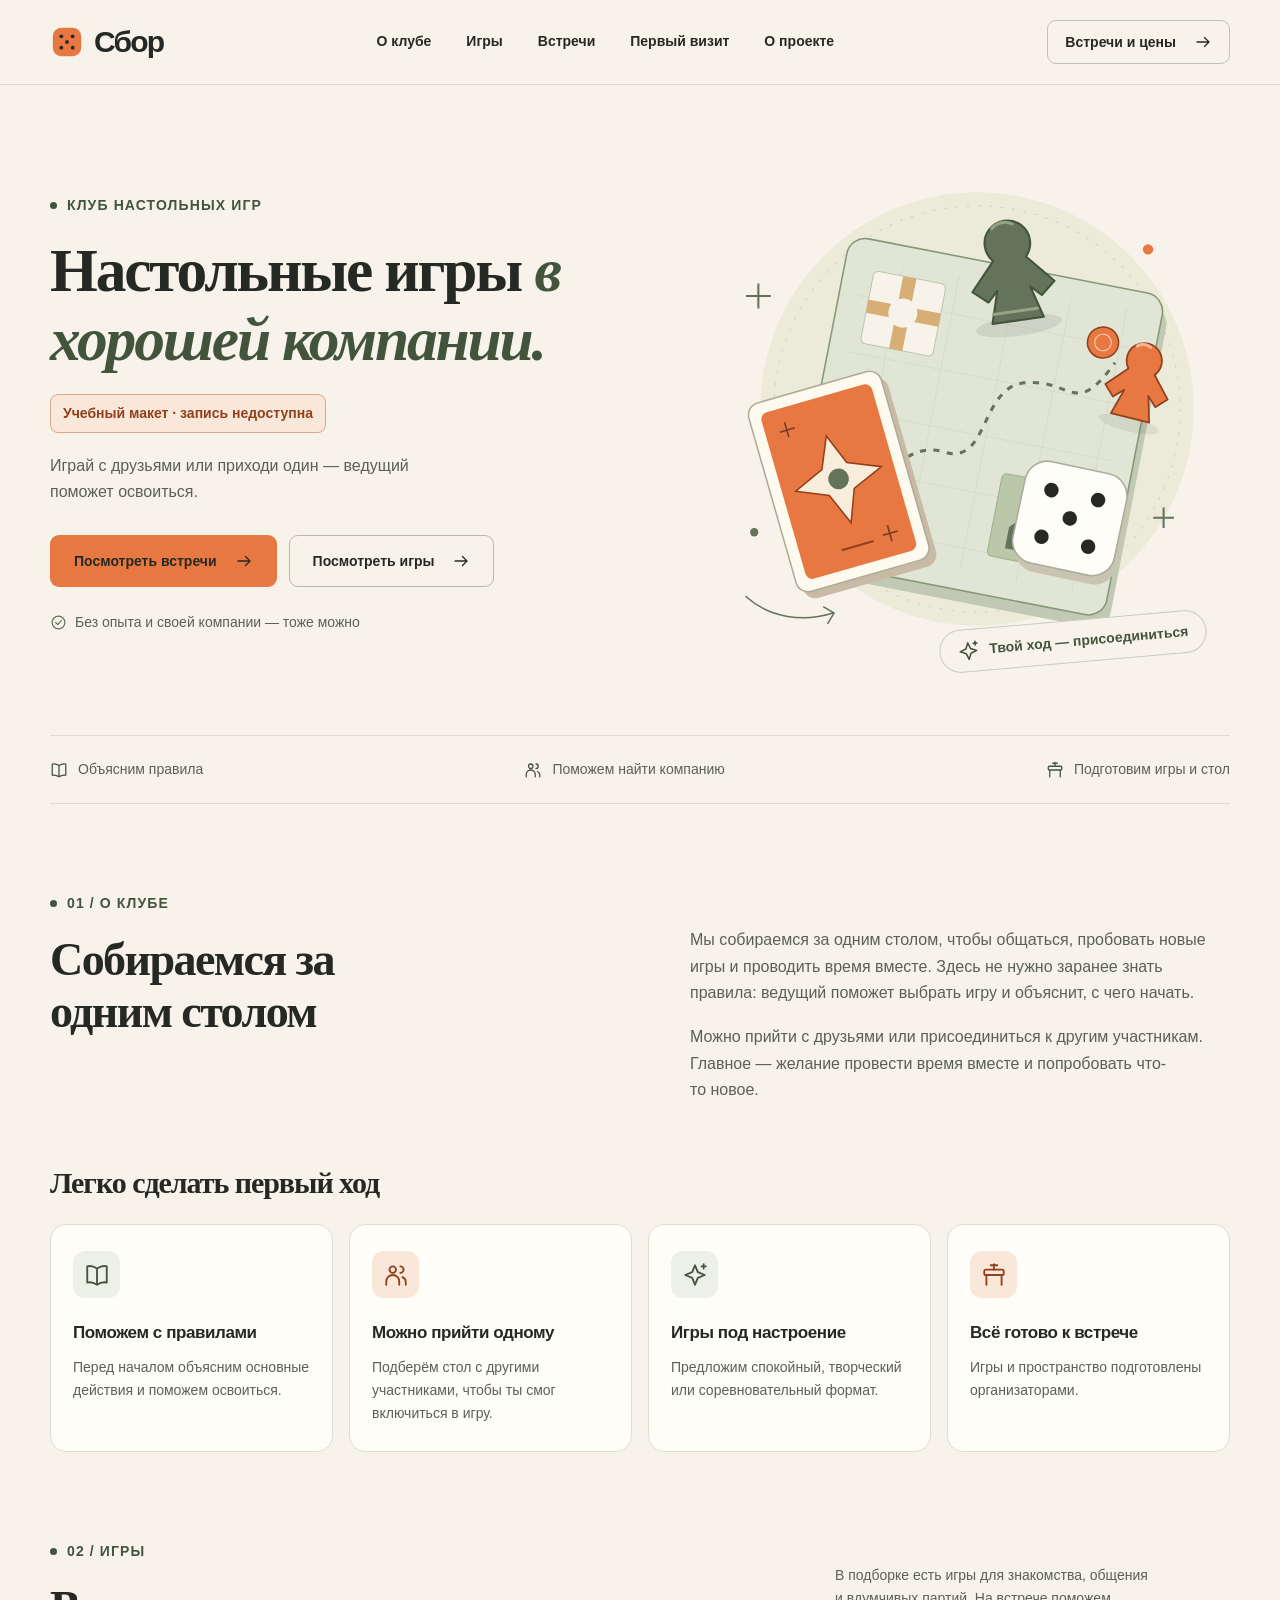
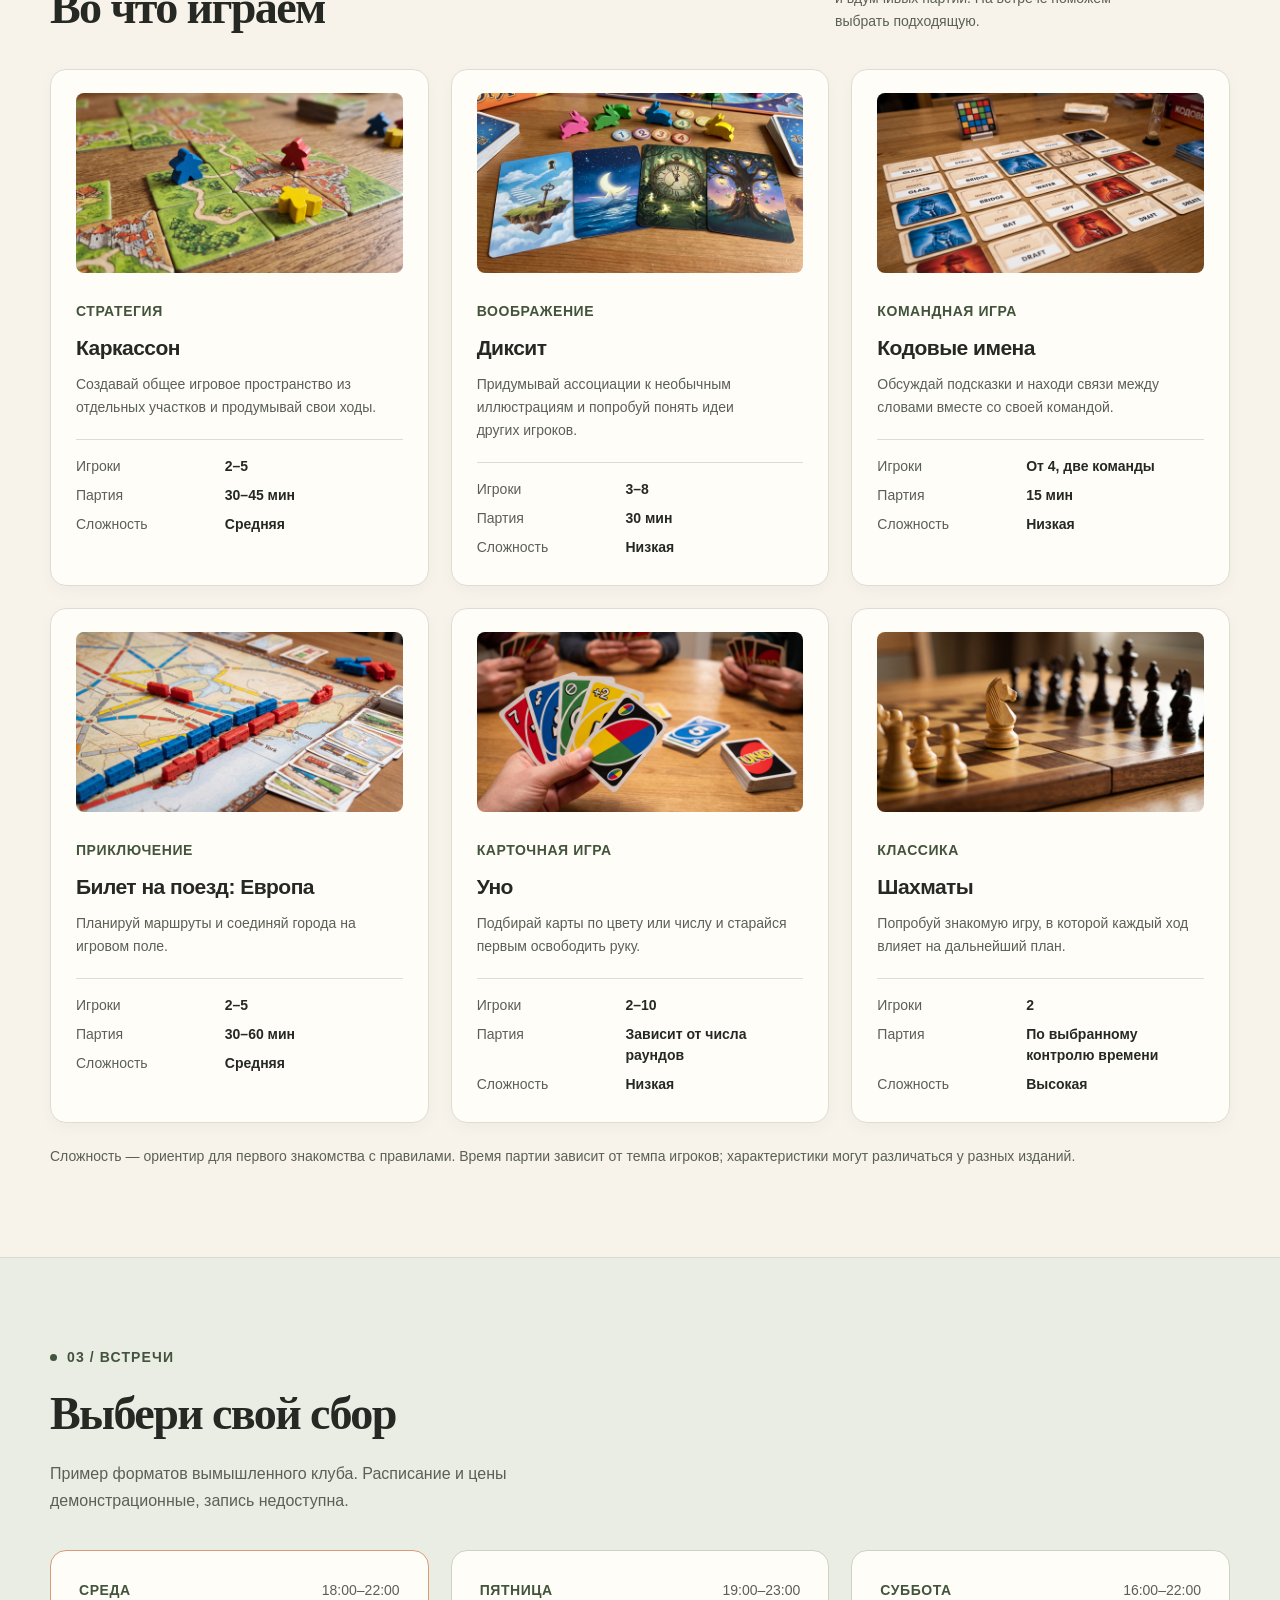
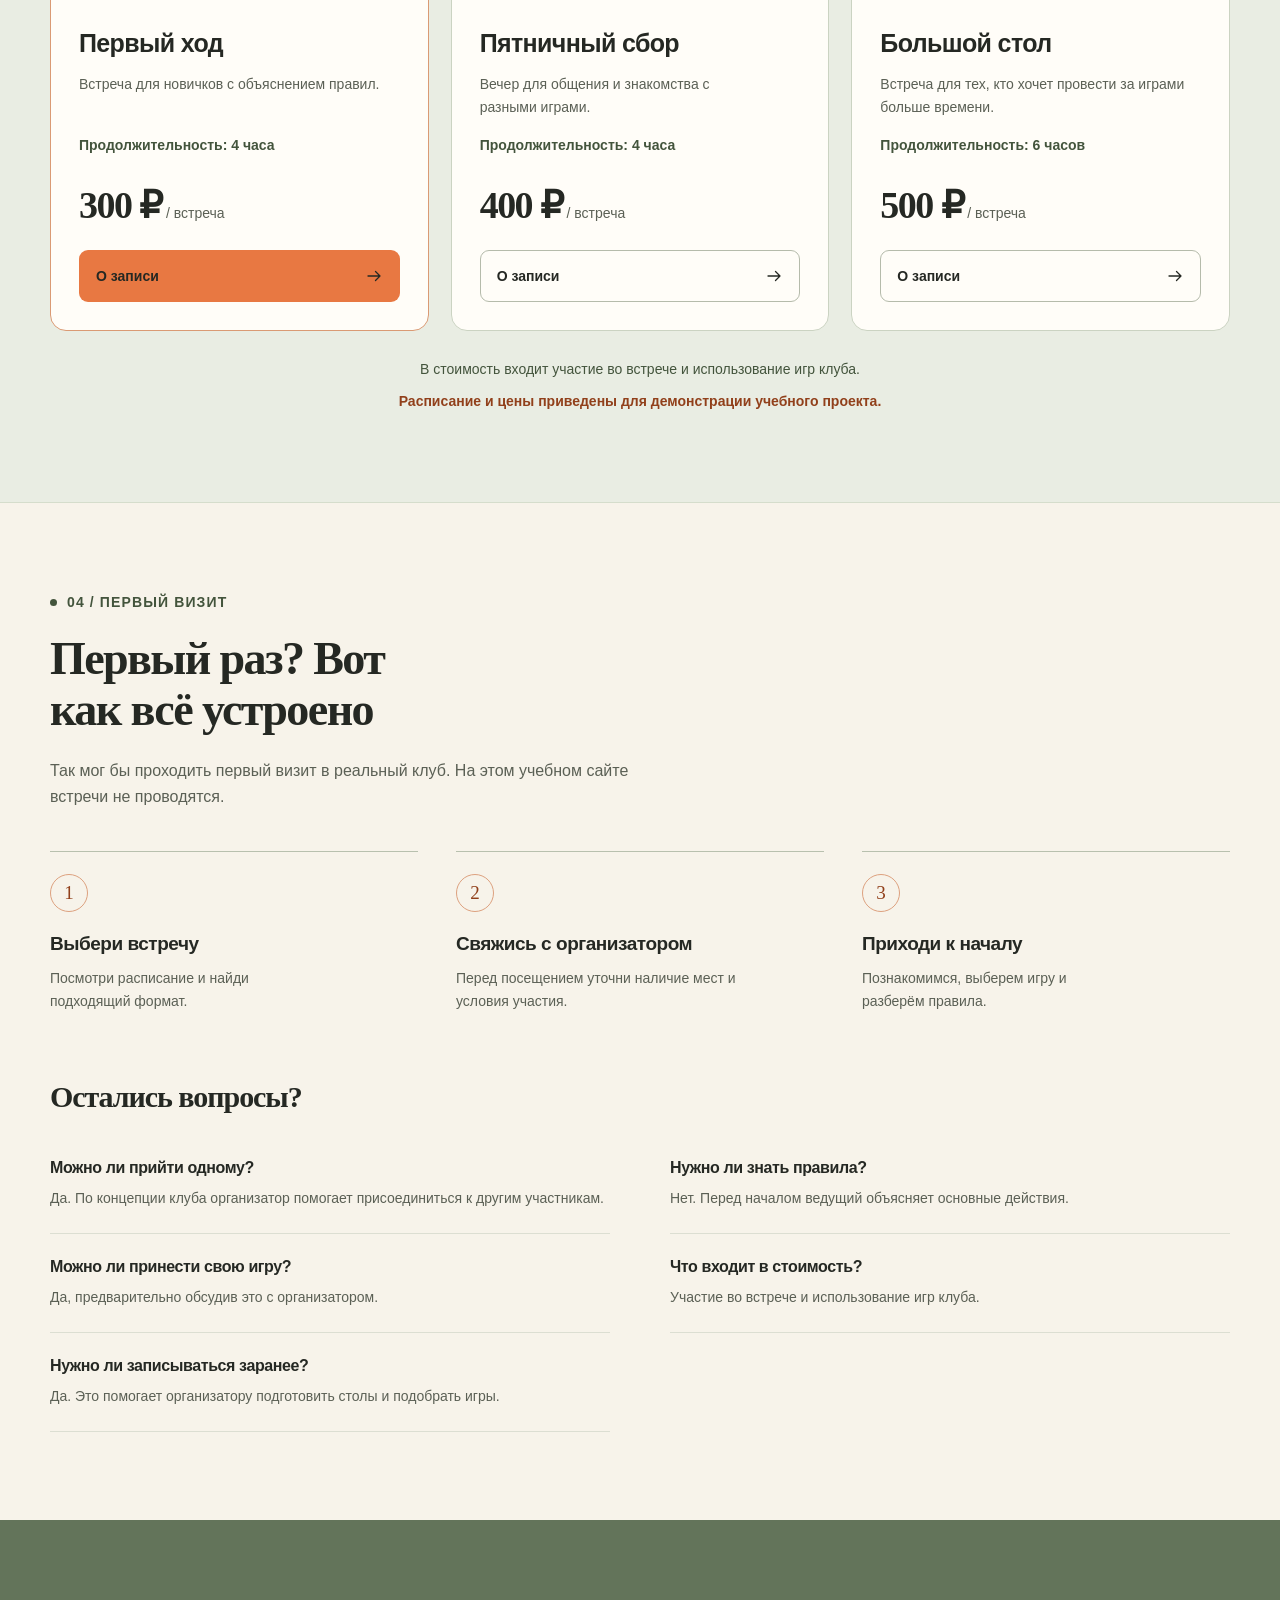
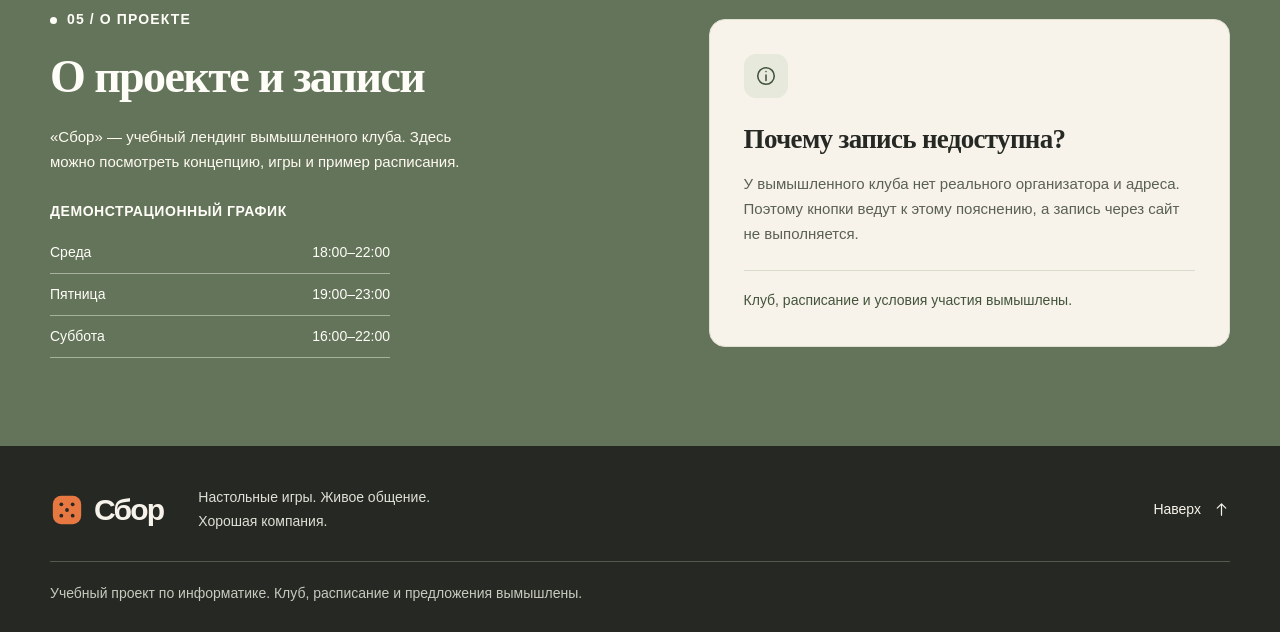
==== index.html @ 7124186f "Для ссылки" ====
<!DOCTYPE html>
<html lang="ru">
<head>
  <meta charset="UTF-8">
  <meta name="viewport" content="width=device-width, initial-scale=1.0">
  <meta name="description" content="Сбор — учебный лендинг вымышленного клуба настольных игр. Игры, форматы встреч и пример расписания. Реальная запись через сайт недоступна.">
  <meta name="theme-color" content="#F7F3EA">
  <meta name="robots" content="noindex, follow">
  <meta property="og:type" content="website">
  <meta property="og:locale" content="ru_RU">
  <meta property="og:site_name" content="Сбор">
  <meta property="og:title" content="Клуб настольных игр «Сбор» — игротеки и встречи в Санкт-Петербурге">
  <meta property="og:description" content="Игры, игротеки и встречи клуба «Сбор» в Санкт-Петербурге. Учебный макет: клуб вымышленный, запись недоступна.">
  <!-- Макет не индексируется. Canonical, og:url и og:image добавляются после выбора реального адреса публикации. -->
  <title>Клуб настольных игр «Сбор» — игротеки и встречи в Санкт-Петербурге</title>
  <link rel="stylesheet" href="style.css">
</head>
<body>
  <a class="skip-link" href="#top">Перейти к содержимому</a>

  <!-- Локальная библиотека SVG-иконок: без внешних ресурсов -->
  <svg class="svg-library" xmlns="http://www.w3.org/2000/svg" aria-hidden="true" focusable="false">
    <defs>
      <symbol id="icon-arrow" viewBox="0 0 24 24"><path d="M4 12h16m-6-6 6 6-6 6"/></symbol>
      <symbol id="icon-book" viewBox="0 0 24 24"><path d="M12 6v15M3 4c4-1 6 0 9 2 3-2 5-3 9-2v15c-4-1-6 0-9 2-3-2-5-3-9-2Z"/></symbol>
      <symbol id="icon-people" viewBox="0 0 24 24"><circle cx="9" cy="7" r="3"/><path d="M3 21v-3a6 6 0 0 1 12 0v3m1-17a3 3 0 0 1 0 6m2 4a5 5 0 0 1 3 4v3"/></symbol>
      <symbol id="icon-spark" viewBox="0 0 24 24"><path d="m12 3 2.6 6.4L21 12l-6.4 2.6L12 21l-2.6-6.4L3 12l6.4-2.6ZM20 2v4m-2-2h4"/></symbol>
      <symbol id="icon-table" viewBox="0 0 24 24"><rect x="3" y="7" width="18" height="5" rx="1.5"/><path d="M5 12v9m14-9v9M9 3h6m-3-1v5"/></symbol>
      <symbol id="icon-check" viewBox="0 0 24 24"><circle cx="12" cy="12" r="9"/><path d="m8 12 3 3 5-6"/></symbol>
      <symbol id="icon-info" viewBox="0 0 24 24"><circle cx="12" cy="12" r="9"/><path d="M12 11v6m0-10v.2"/></symbol>
      <symbol id="icon-menu" viewBox="0 0 24 24"><path d="M4 6h16M4 12h16M4 18h16"/></symbol>
      <symbol id="logo-die" viewBox="0 0 36 36"><rect x="3" y="3" width="30" height="30" rx="9" fill="currentColor"/><g fill="#252823"><circle cx="12" cy="12" r="2"/><circle cx="24" cy="12" r="2"/><circle cx="18" cy="18" r="2"/><circle cx="12" cy="24" r="2"/><circle cx="24" cy="24" r="2"/></g></symbol>
    </defs>
  </svg>

  <!-- Шапка -->
  <header class="site-header">
    <div class="container header-inner">
      <a class="logo" href="#top" aria-label="Сбор — к началу страницы"><svg class="logo-mark" aria-hidden="true"><use href="#logo-die"/></svg>Сбор</a>
      <button class="menu-toggle" type="button" aria-controls="main-navigation" aria-expanded="false" aria-label="Открыть меню"><span>Меню</span><svg class="icon" aria-hidden="true"><use href="#icon-menu"/></svg></button>
      <nav class="navigation" id="main-navigation" aria-label="Основная навигация">
        <a href="#about">О клубе</a>
        <a href="#games">Игры</a>
        <a href="#meetings">Встречи</a>
        <a href="#first-visit">Первый визит</a>
        <a href="#contacts">О проекте</a>
      </nav>
      <a class="button button-secondary header-cta" href="#meetings">Встречи и цены<svg class="icon" aria-hidden="true"><use href="#icon-arrow"/></svg></a>
    </div>
  </header>

  <main id="top" tabindex="-1">
    <!-- Главный экран -->
    <section class="container hero" aria-labelledby="hero-title">
      <div>
        <p class="eyebrow">Клуб настольных игр</p>
        <h1 id="hero-title">Настольные игры <em>в хорошей компании.</em></h1>
        <p class="demo-notice">Учебный макет · запись недоступна</p>
        <p class="hero-description">Играй с друзьями или приходи один — ведущий поможет освоиться.</p>
        <div class="hero-actions">
          <a class="button button-primary" href="#meetings">Посмотреть встречи<svg class="icon" aria-hidden="true"><use href="#icon-arrow"/></svg></a>
          <a class="button button-secondary" href="#games">Посмотреть игры<svg class="icon" aria-hidden="true"><use href="#icon-arrow"/></svg></a>
        </div>
        <p class="hero-note"><svg class="icon" aria-hidden="true"><use href="#icon-check"/></svg>Без опыта и своей компании — тоже можно</p>
      </div>
      <div class="hero-art" aria-hidden="true">
        <svg viewBox="0 0 520 500" xmlns="http://www.w3.org/2000/svg" focusable="false">
          <defs><pattern id="board-grid" width="55" height="55" patternUnits="userSpaceOnUse"><path d="M55 0H0V55" fill="none" stroke="#cbd2bd" stroke-width="1"/></pattern></defs>
          <circle cx="276" cy="245" r="209" fill="#ecebda"/>
          <circle cx="276" cy="245" r="196" fill="none" stroke="#d2d5c3" stroke-dasharray="3 8"/>
          <path d="M53 136h24m-12-12v24M446 350h20m-10-10v20" stroke="#63745a" stroke-width="2"/>
          <circle cx="441" cy="91" r="5" fill="#e87842"/><circle cx="61" cy="364" r="4" fill="#63745a"/>
          <g transform="translate(121 104) rotate(11 154 157)">
            <rect x="6" y="11" width="310" height="316" rx="18" fill="#c1c9b4"/>
            <rect width="310" height="316" rx="18" fill="#e0e5d5" stroke="#869777" stroke-width="1.5"/>
            <rect x="18" y="18" width="274" height="280" rx="8" fill="url(#board-grid)"/>
            <path d="M33 242c44 2 51-59 96-54s21-70 65-81 52 25 80-35" fill="none" stroke="#63745a" stroke-width="3" stroke-dasharray="6 7"/>
            <rect x="29" y="29" width="71" height="71" rx="5" fill="#f7f3ea" stroke="#bdc7ad"/>
            <path d="M29 64h71m-36-35v71" stroke="#d7ae73" stroke-width="13"/>
            <circle cx="64" cy="64" r="14" fill="#f7f3ea"/>
            <rect x="188" y="197" width="81" height="81" rx="5" fill="#bbc7a9" stroke="#9eae8c"/>
            <path d="m204 247 16-16 17 16v21h-33Zm9-16v-15h14v15" fill="#63745a"/><path d="m224 252 15-16 17 16v16h-32Z" fill="#7e906b"/>
            <circle cx="259" cy="55" r="15" fill="#e87842" stroke="#91401b" stroke-width="1.5"/><circle cx="259" cy="55" r="8" fill="none" stroke="#f7d2b8"/>
          </g>
          <g transform="translate(76 221) rotate(-16 65 94)">
            <rect x="5" y="8" width="133" height="189" rx="12" fill="#c9baa6"/>
            <rect width="133" height="189" rx="12" fill="#fffaf0" stroke="#adac96" stroke-width="1.5"/>
            <rect x="11" y="11" width="111" height="167" rx="7" fill="#e87842"/>
            <path d="M25 33h15m-8-8v15m61 116h15m-8-8v16" stroke="#733b23" stroke-width="1.5"/>
            <path d="m67 49 12 30 31 13-31 13-12 31-13-31-30-13 30-13Z" fill="#f7edda" stroke="#91401b" stroke-width="1.5"/>
            <circle cx="67" cy="92" r="10" fill="#63745a"/>
            <path d="M51 159h32" stroke="#91401b" stroke-width="2"/>
          </g>
          <g transform="translate(315 301) rotate(12 52 52)">
            <rect x="4" y="8" width="100" height="100" rx="22" fill="#c9c4b1"/>
            <rect width="100" height="100" rx="22" fill="#fffdf8" stroke="#a9ad9b" stroke-width="1.5"/>
            <g fill="#252823"><circle cx="27" cy="27" r="7"/><circle cx="73" cy="27" r="7"/><circle cx="50" cy="50" r="7"/><circle cx="27" cy="73" r="7"/><circle cx="73" cy="73" r="7"/></g>
          </g>
          <g transform="translate(264 57) rotate(-8 45 55)">
            <ellipse cx="45" cy="108" rx="42" ry="10" fill="#252823" opacity=".09"/>
            <path d="M29 43a22 22 0 1 1 32 0l24 27-14 12-10-10 9 31H20l9-31-10 10L5 70Z" fill="#63745a" stroke="#43543c" stroke-width="2" stroke-linejoin="round"/>
            <path d="M32 12a16 16 0 0 1 20-2M22 94h43" fill="none" stroke="#93a583" stroke-width="3" stroke-linecap="round"/>
          </g>
          <g transform="translate(398 178) rotate(14 35 42)">
            <ellipse cx="34" cy="83" rx="30" ry="7" fill="#252823" opacity=".08"/>
            <path d="M21 31a17 17 0 1 1 26 0l18 20-10 10-9-9 7 25H15l7-25-9 9L3 51Z" fill="#e87842" stroke="#91401b" stroke-width="1.7" stroke-linejoin="round"/>
            <path d="M24 8a11 11 0 0 1 13-2" fill="none" stroke="#f9b38d" stroke-width="3" stroke-linecap="round"/>
          </g>
          <path d="M53 426c23 21 56 25 84 16m-9-6 10 6-6 10" fill="none" stroke="#63745a" stroke-width="1.5" stroke-linecap="round"/>
        </svg>
        <span class="art-caption"><svg class="icon"><use href="#icon-spark"/></svg>Твой ход — присоединиться</span>
      </div>
    </section>
    <ul class="container hero-bottom" role="list" aria-label="Что ждёт в клубе">
      <li><svg class="icon" aria-hidden="true"><use href="#icon-book"/></svg>Объясним правила</li>
      <li><svg class="icon" aria-hidden="true"><use href="#icon-people"/></svg>Поможем найти компанию</li>
      <li><svg class="icon" aria-hidden="true"><use href="#icon-table"/></svg>Подготовим игры и стол</li>
    </ul>

    <!-- О клубе и преимущества -->
    <section class="container section" id="about" tabindex="-1" aria-labelledby="about-title">
      <div class="about-layout">
        <div><p class="eyebrow">01 / О клубе</p><h2 id="about-title">Собираемся за одним столом</h2></div>
        <div class="about-copy">
          <p>Мы собираемся за одним столом, чтобы общаться, пробовать новые игры и проводить время вместе. Здесь не нужно заранее знать правила: ведущий поможет выбрать игру и объяснит, с чего начать.</p>
          <p>Можно прийти с друзьями или присоединиться к другим участникам. Главное — желание провести время вместе и попробовать что-то новое.</p>
        </div>
      </div>
      <div class="benefits">
        <h2>Легко сделать первый ход</h2>
        <div class="benefit-grid">
          <article class="benefit-card"><div class="benefit-icon"><svg class="icon" aria-hidden="true"><use href="#icon-book"/></svg></div><h3>Поможем с правилами</h3><p>Перед началом объясним основные действия и поможем освоиться.</p></article>
          <article class="benefit-card"><div class="benefit-icon"><svg class="icon" aria-hidden="true"><use href="#icon-people"/></svg></div><h3>Можно прийти одному</h3><p>Подберём стол с другими участниками, чтобы ты смог включиться в игру.</p></article>
          <article class="benefit-card"><div class="benefit-icon"><svg class="icon" aria-hidden="true"><use href="#icon-spark"/></svg></div><h3>Игры под настроение</h3><p>Предложим спокойный, творческий или соревновательный формат.</p></article>
          <article class="benefit-card"><div class="benefit-icon"><svg class="icon" aria-hidden="true"><use href="#icon-table"/></svg></div><h3>Всё готово к встрече</h3><p>Игры и пространство подготовлены организаторами.</p></article>
        </div>
      </div>
    </section>

    <!-- Подборка игр -->
    <section class="container section games-section" id="games" tabindex="-1" aria-labelledby="games-title">
      <div class="section-heading-row">
        <div><p class="eyebrow">02 / Игры</p><h2 id="games-title">Во что играем</h2></div>
        <p class="section-intro">В подборке есть игры для знакомства, общения и вдумчивых партий. На встрече поможем выбрать подходящую.</p>
      </div>
      <div class="game-grid">
        <article class="game-card">
          <div class="game-copy">
            <img class="game-img" src="carcassonne.jpg" alt="Настольная игра Каркассон">
            <span class="category">Стратегия</span><h3>Каркассон</h3>
            <p>Создавай общее игровое пространство из отдельных участков и продумывай свои ходы.</p>
            <!-- Базовая игра: https://www.zmangames.com/game/carcassonne/ -->
            <dl class="game-details"><div><dt>Игроки</dt><dd>2–5</dd></div><div><dt>Партия</dt><dd>30–45 мин</dd></div><div><dt>Сложность</dt><dd>Средняя</dd></div></dl>
          </div>
        </article>
        <article class="game-card">
          <div class="game-copy">
            <img class="game-img" src="dixit.jpg" alt="Настольная игра Диксит">
            <span class="category">Воображение</span><h3>Диксит</h3>
            <p>Придумывай ассоциации к необычным иллюстрациям и попробуй понять идеи других игроков.</p>
            <!-- Современная базовая версия на 8 игроков: https://www.libellud.com/game/dixit/ -->
            <dl class="game-details"><div><dt>Игроки</dt><dd>3–8</dd></div><div><dt>Партия</dt><dd>30 мин</dd></div><div><dt>Сложность</dt><dd>Низкая</dd></div></dl>
          </div>
        </article>
        <article class="game-card">
          <div class="game-copy">
            <img class="game-img" src="codenames.jpg" alt="Настольная игра Кодовые имена">
            <span class="category">Командная игра</span><h3>Кодовые имена</h3>
            <p>Обсуждай подсказки и находи связи между словами вместе со своей командой.</p>
            <!-- Основной командный режим: https://www.czechgames.com/games/codenames -->
            <dl class="game-details"><div><dt>Игроки</dt><dd>От 4, две команды</dd></div><div><dt>Партия</dt><dd>15 мин</dd></div><div><dt>Сложность</dt><dd>Низкая</dd></div></dl>
          </div>
        </article>
        <article class="game-card">
          <div class="game-copy">
            <img class="game-img" src="ticket.jpg" alt="Настольная игра Билет на поезд">
            <span class="category">Приключение</span><h3>Билет на поезд: Европа</h3>
            <p>Планируй маршруты и соединяй города на игровом поле.</p>
            <!-- Версия Europe: https://www.daysofwonder.com/game/ticket-to-ride-europe/ -->
            <dl class="game-details"><div><dt>Игроки</dt><dd>2–5</dd></div><div><dt>Партия</dt><dd>30–60 мин</dd></div><div><dt>Сложность</dt><dd>Средняя</dd></div></dl>
          </div>
        </article>
        <article class="game-card">
<div class="game-copy">
            <img class="game-img" src="uno.jpg" alt="Настольная игра Уно">
            <span class="category">Карточная игра</span><h3>Уно</h3>
            <p>Подбирай карты по цвету или числу и старайся первым освободить руку.</p>
            <!-- Классическая UNO: https://shop.mattel.com/products/uno-card-game-42003 -->
            <dl class="game-details"><div><dt>Игроки</dt><dd>2–10</dd></div><div><dt>Партия</dt><dd>Зависит от числа раундов</dd></div><div><dt>Сложность</dt><dd>Низкая</dd></div></dl>
          </div>
        </article>
        <article class="game-card">
<div class="game-copy">
            <img class="game-img" src="chess.jpg" alt="Настольная игра Шахматы">
            <span class="category">Классика</span><h3>Шахматы</h3>
            <p>Попробуй знакомую игру, в которой каждый ход влияет на дальнейший план.</p>
            <dl class="game-details"><div><dt>Игроки</dt><dd>2</dd></div><div><dt>Партия</dt><dd>По выбранному контролю времени</dd></div><div><dt>Сложность</dt><dd>Высокая</dd></div></dl>
          </div>
        </article>
      </div>
      <p class="games-note">Сложность — ориентир для первого знакомства с правилами. Время партии зависит от темпа игроков; характеристики могут различаться у разных изданий.</p>
    </section>

    <!-- Встречи и цены -->
    <section class="section meetings-section" id="meetings" tabindex="-1" aria-labelledby="meetings-title">
      <div class="container">
        <p class="eyebrow">03 / Встречи</p><h2 id="meetings-title">Выбери свой сбор</h2>
        <p class="section-intro">Пример форматов вымышленного клуба. Расписание и цены демонстрационные, запись недоступна.</p>
        <div class="meeting-grid">
          <article class="meeting-card"><div class="meeting-top"><span class="meeting-day">Среда</span><span class="meeting-time">18:00–22:00</span></div><h3>Первый ход</h3><p>Встреча для новичков с объяснением правил.</p><span class="meeting-duration">Продолжительность: 4 часа</span><div class="meeting-price">300 ₽<span>/ встреча</span></div><a class="button button-primary" href="#contacts" aria-label="О записи в учебном проекте: Первый ход">О записи<svg class="icon" aria-hidden="true"><use href="#icon-arrow"/></svg></a></article>
          <article class="meeting-card"><div class="meeting-top"><span class="meeting-day">Пятница</span><span class="meeting-time">19:00–23:00</span></div><h3>Пятничный сбор</h3><p>Вечер для общения и знакомства с разными играми.</p><span class="meeting-duration">Продолжительность: 4 часа</span><div class="meeting-price">400 ₽<span>/ встреча</span></div><a class="button button-secondary" href="#contacts" aria-label="О записи в учебном проекте: Пятничный сбор">О записи<svg class="icon" aria-hidden="true"><use href="#icon-arrow"/></svg></a></article>
          <article class="meeting-card"><div class="meeting-top"><span class="meeting-day">Суббота</span><span class="meeting-time">16:00–22:00</span></div><h3>Большой стол</h3><p>Встреча для тех, кто хочет провести за играми больше времени.</p><span class="meeting-duration">Продолжительность: 6 часов</span><div class="meeting-price">500 ₽<span>/ встреча</span></div><a class="button button-secondary" href="#contacts" aria-label="О записи в учебном проекте: Большой стол">О записи<svg class="icon" aria-hidden="true"><use href="#icon-arrow"/></svg></a></article>
        </div>
        <div class="meeting-notes"><p>В стоимость входит участие во встрече и использование игр клуба.</p><p class="demo-note">Расписание и цены приведены для демонстрации учебного проекта.</p></div>
      </div>
    </section>

    <!-- Первый визит и FAQ: все ответы видны сразу -->
    <section class="container section visit-section" id="first-visit" tabindex="-1" aria-labelledby="visit-title">
      <p class="eyebrow">04 / Первый визит</p><h2 id="visit-title">Первый раз? Вот как всё устроено</h2>
      <p class="section-intro">Так мог бы проходить первый визит в реальный клуб. На этом учебном сайте встречи не проводятся.</p>
      <ol class="visit-steps" role="list">
        <li><span class="step-number" aria-hidden="true">1</span><h3>Выбери встречу</h3><p>Посмотри расписание и найди подходящий формат.</p></li>
        <li><span class="step-number" aria-hidden="true">2</span><h3>Свяжись с организатором</h3><p>Перед посещением уточни наличие мест и условия участия.</p></li>
        <li><span class="step-number" aria-hidden="true">3</span><h3>Приходи к началу</h3><p>Познакомимся, выберем игру и разберём правила.</p></li>
      </ol>
      <div class="faq">
        <h2>Остались вопросы?</h2>
        <div class="faq-grid">
          <article class="faq-item"><h3>Можно ли прийти одному?</h3><p>Да. По концепции клуба организатор помогает присоединиться к другим участникам.</p></article>
          <article class="faq-item"><h3>Нужно ли знать правила?</h3><p>Нет. Перед началом ведущий объясняет основные действия.</p></article>
          <article class="faq-item"><h3>Можно ли принести свою игру?</h3><p>Да, предварительно обсудив это с организатором.</p></article>
          <article class="faq-item"><h3>Что входит в стоимость?</h3><p>Участие во встрече и использование игр клуба.</p></article>
          <article class="faq-item"><h3>Нужно ли записываться заранее?</h3><p>Да. Это помогает организатору подготовить столы и подобрать игры.</p></article>
        </div>
      </div>
    </section>

    <!-- О проекте и записи -->
    <section class="section contacts-section" id="contacts" tabindex="-1" aria-labelledby="contacts-title">
      <div class="container contact-layout">
        <div>
          <p class="eyebrow">05 / О проекте</p><h2 id="contacts-title">О проекте и записи</h2>
          <p class="contact-description">«Сбор» — учебный лендинг вымышленного клуба. Здесь можно посмотреть концепцию, игры и пример расписания.</p>
          <div class="schedule"><h3>Демонстрационный график</h3><dl><div class="schedule-row"><dt>Среда</dt><dd>18:00–22:00</dd></div><div class="schedule-row"><dt>Пятница</dt><dd>19:00–23:00</dd></div><div class="schedule-row"><dt>Суббота</dt><dd>16:00–22:00</dd></div></dl></div>
        </div>
        <aside class="contact-note" aria-labelledby="contact-note-title">
          <div class="note-icon"><svg class="icon" aria-hidden="true"><use href="#icon-info"/></svg></div>
          <h3 id="contact-note-title">Почему запись недоступна?</h3>
          <p>У вымышленного клуба нет реального организатора и адреса. Поэтому кнопки ведут к этому пояснению, а запись через сайт не выполняется.</p>
          <p class="note-bottom">Клуб, расписание и условия участия вымышлены.</p>
        </aside>
      </div>
    </section>
  </main>

  <!-- Подвал -->
  <footer class="site-footer">
    <div class="container">
      <div class="footer-top"><div class="footer-brand"><a class="logo" href="#top" aria-label="Сбор — к началу страницы"><svg class="logo-mark" aria-hidden="true"><use href="#logo-die"/></svg>Сбор</a><p>Настольные игры. Живое общение.<br>Хорошая компания.</p></div><a class="back-top" href="#top">Наверх<svg class="icon" aria-hidden="true"><use href="#icon-arrow"/></svg></a></div>
      <p class="footer-bottom">Учебный проект по информатике. Клуб, расписание и предложения вымышлены.</p>
    </div>
  </footer>

  <script src="main.js"></script>
</body>
</html>
---- style.css ----
/* Палитра, базовая типографика и доступность */
    :root {
      --paper: #f7f3ea;
      --ink: #252823;
      --muted: #5b6055;
      --orange: #e87842;
      --orange-dark: #91401b;
      --green: #63745a;
      --green-dark: #43543c;
      --line: #dcded2;
      --white: #fffdf8;
      --radius: 16px;
      --header-height: 84px;
    }
    * { box-sizing: border-box; }
    html { scroll-behavior: smooth; }
    body { margin: 0; background: var(--paper); color: var(--ink); font-family: Arial, Helvetica, sans-serif; font-size: 1rem; line-height: 1.65; overflow-wrap: break-word; }
    button, a { -webkit-tap-highlight-color: transparent; }
    button { font: inherit; }
    a { color: inherit; text-decoration: none; }
    svg { display: block; max-width: 100%; }
    h1, h2, h3, p { margin: 0; }
    h1, h2 { font-family: Georgia, "Times New Roman", serif; font-weight: 700; letter-spacing: -.035em; line-height: 1.12; text-wrap: balance; overflow-wrap: anywhere; }
    h2 { font-size: clamp(32px, 3.6vw, 48px); }
    h3 { font-size: 21px; line-height: 1.25; letter-spacing: -.025em; }
    p { text-wrap: pretty; }
    a:focus-visible, button:focus-visible { outline: 3px solid var(--orange-dark); outline-offset: 5px; }
    section[id], main[id] { scroll-margin-top: calc(var(--header-height) + 24px); }
    [tabindex="-1"]:focus-visible { outline: 3px solid var(--orange-dark); outline-offset: -3px; }
    .hero > *, .about-layout > *, .contact-layout > *, .game-copy, .meeting-card, .visit-steps li { min-width: 0; }
    .container { width: min(1180px, calc(100% - 80px)); margin-inline: auto; }
    .section { padding-block: 88px; }
    .eyebrow { display: flex; align-items: center; gap: 10px; margin-bottom: 19px; color: var(--green-dark); font-size: .875rem; font-weight: 700; letter-spacing: .08em; text-transform: uppercase; }
    .eyebrow::before { content: ""; width: 7px; height: 7px; background: currentColor; border-radius: 50%; flex-shrink: 0; }
    .section-intro { max-width: 610px; margin-top: 22px; color: var(--muted); }
    .icon { width: 22px; height: 22px; flex-shrink: 0; fill: none; stroke: currentColor; stroke-width: 1.7; stroke-linecap: round; stroke-linejoin: round; }
    .button { display: inline-flex; justify-content: center; align-items: center; gap: 18px; min-height: 52px; padding: 13px 23px; border: 1px solid transparent; border-radius: 9px; font-size: 14px; font-weight: 700; line-height: 1.35; transition: background .18s, transform .18s, border-color .18s; }
    .button-primary { background: var(--orange); color: var(--ink); }
    .button-secondary { border-color: #b5bbab; background: transparent; }
    .button .icon { width: 18px; height: 18px; }
    .skip-link { position: fixed; top: 12px; left: 12px; z-index: 100; padding: 10px 16px; border-radius: 8px; background: var(--ink); color: var(--white); transform: translateY(-160%); }
    .skip-link:focus { transform: translateY(0); }
    .svg-library { position: absolute; width: 0; height: 0; overflow: hidden; }

    /* Закреплённая шапка и мобильное меню */
    .site-header { position: sticky; top: 0; z-index: 20; border-bottom: 1px solid var(--line); background: var(--paper); }
    .header-inner { position: relative; display: flex; align-items: center; justify-content: space-between; gap: 24px; min-height: 84px; }
    .logo { display: inline-flex; align-items: center; gap: 10px; font-size: 30px; font-weight: 800; line-height: 1; letter-spacing: -.06em; }
    .logo-mark { width: 34px; height: 34px; color: var(--orange); }
    .navigation { display: flex; align-items: center; gap: 27px; }
    .navigation a { padding: 14px 4px; font-size: .875rem; font-weight: 700; transition: color .18s; }
    .navigation a[aria-current="location"] { color: var(--orange-dark); text-decoration: underline; text-decoration-thickness: 2px; text-underline-offset: 6px; }
    .header-cta { min-height: 44px; padding: 10px 17px; font-size: .875rem; border-color: #bec4b4; }
    .menu-toggle { display: none; align-items: center; justify-content: center; gap: 8px; min-height: 44px; padding: 9px 12px; border: 1px solid #b5bbab; border-radius: 8px; background: transparent; color: var(--ink); font-size: .875rem; font-weight: 700; cursor: pointer; }

    /* Первый экран: типографика и собственная SVG-композиция */
    .hero { display: grid; grid-template-columns: 1.13fr 1fr; align-items: center; gap: 32px; padding-top: 70px; padding-bottom: 62px; }
    .hero h1 { max-width: 660px; font-size: clamp(46px, 4.8vw, 69px); }
    .hero h1 em { position: relative; color: var(--green-dark); font-weight: inherit; }
    .demo-notice { width: fit-content; max-width: 100%; margin-top: 20px; padding: 8px 12px; border: 1px solid #d8a889; border-radius: 8px; background: #f9e7d9; color: var(--orange-dark); font-size: .875rem; font-weight: 700; line-height: 1.5; }
    .hero-description { max-width: 475px; margin-top: 20px; color: var(--muted); font-size: 1rem; }
    .hero-actions { display: flex; flex-wrap: wrap; gap: 12px; margin-top: 30px; }
    .hero-note { display: flex; align-items: center; gap: 8px; margin-top: 24px; color: var(--muted); font-size: .875rem; }
    .hero-note .icon { width: 17px; height: 17px; color: var(--green); }
    .hero-art { position: relative; min-width: 0; }
    .hero-art > svg { width: 100%; height: auto; }
    .art-caption { position: absolute; right: 23px; bottom: 10px; display: flex; align-items: center; gap: 10px; max-width: 100%; padding: 9px 17px; border: 1px solid #c6cdbb; border-radius: 50px; background: var(--paper); color: var(--green-dark); font-size: .875rem; font-weight: 700; transform: rotate(-5deg); }
    .hero-bottom { display: flex; justify-content: space-between; gap: 24px; margin-block: 0; padding: 22px 0; border-top: 1px solid var(--line); border-bottom: 1px solid var(--line); color: var(--muted); font-size: .875rem; list-style: none; }
    .hero-bottom li { display: flex; align-items: center; gap: 10px; }
    .hero-bottom .icon { width: 18px; height: 18px; color: var(--green-dark); }

    /* О клубе и преимущества */
    .about-layout { display: grid; grid-template-columns: 1fr 1fr; gap: 100px; align-items: start; }
    .about-layout h2 { max-width: 400px; }
    .about-copy { padding-top: 35px; color: var(--muted); }
    .about-copy p + p { margin-top: 18px; }
    .benefits { margin-top: 62px; }
    .benefits h2 { font-size: 30px; }
    .benefit-grid { display: grid; grid-template-columns: repeat(4, minmax(0, 1fr)); gap: 16px; margin-top: 25px; }
    .benefit-card { padding: 26px 22px; border: 1px solid var(--line); border-radius: var(--radius); background: var(--white); }
    .benefit-icon { display: flex; align-items: center; justify-content: center; width: 47px; height: 47px; margin-bottom: 24px; border-radius: 12px; background: #edf0e7; color: var(--green-dark); }
    .benefit-card:nth-child(even) .benefit-icon { background: #f9e7d9; color: var(--orange-dark); }
    .benefit-icon .icon { width: 26px; height: 26px; }
    .benefit-card h3 { font-size: 17px; }
    .benefit-card p { margin-top: 12px; color: var(--muted); font-size: .875rem; }

    /* Игры: карточки с декоративными, а не официальными обложками */
    .games-section { padding-top: 0; }
    .section-heading-row { display: flex; justify-content: space-between; align-items: end; gap: 28px; }
    .section-heading-row .section-intro { max-width: 395px; margin-top: 0; font-size: 14px; }
    .game-grid { display: grid; grid-template-columns: repeat(3, minmax(0, 1fr)); gap: 22px; margin-top: 36px; }
    .game-card { display: flex; flex-direction: column; overflow: hidden; border: 1px solid var(--line); border-radius: var(--radius); background: var(--white); box-shadow: 0 5px 16px #25282308; transition: transform .2s ease, box-shadow .2s ease, border-color .2s ease; }
    .game-art { display: flex; align-items: center; justify-content: center; height: 166px; padding: 9px 20px; background: #e8edde; }
    .game-art svg { width: 280px; height: 148px; }
    .game-card:nth-child(2) .game-art { background: #eee7db; }
    .game-card:nth-child(3) .game-art { background: #f5e1d3; }
    .game-card:nth-child(4) .game-art { background: #eee7d5; }
    .game-card:nth-child(5) .game-art { background: #f0e2d9; }
    .game-card:nth-child(6) .game-art { background: #e5e9de; }
    .game-copy { flex: 1; padding: 23px 25px 27px; }
    .game-img { width: 100%; height: 180px; object-fit: cover; border-radius: 8px; margin-bottom: 16px; }
    .category { display: inline-block; margin-bottom: 12px; color: var(--green-dark); font-size: .875rem; font-weight: 700; letter-spacing: .04em; text-transform: uppercase; }
    .game-copy p { margin-top: 12px; color: var(--muted); font-size: 14px; }
    .game-details { display: grid; gap: 8px; margin: 20px 0 0; padding-top: 16px; border-top: 1px solid var(--line); font-size: .875rem; line-height: 1.5; }
    .game-details > div { display: grid; grid-template-columns: minmax(0, 1fr) minmax(0, 1.3fr); gap: 12px; }
    .game-details dt { color: var(--muted); }
    .game-details dd { min-width: 0; margin: 0; font-weight: 700; }
    .games-note { margin-top: 22px; color: var(--muted); font-size: .875rem; }

    /* Форматы встреч и стоимость */
    .meetings-section { border-top: 1px solid #d5ddcc; border-bottom: 1px solid #d5ddcc; background: #e9ede3; }
    .meeting-grid { display: grid; grid-template-columns: repeat(3, minmax(0, 1fr)); gap: 22px; margin-top: 36px; }
    .meeting-card { display: flex; flex-direction: column; padding: 28px; border: 1px solid #cbd3c2; border-radius: var(--radius); background: var(--white); }
    .meeting-card:first-child { border-color: #da9a74; }
    .meeting-top { display: flex; flex-wrap: wrap; align-items: center; justify-content: space-between; gap: 8px 12px; margin-bottom: 26px; }
    .meeting-day { color: var(--green-dark); font-size: .875rem; font-weight: 700; letter-spacing: .04em; text-transform: uppercase; }
    .meeting-time { color: var(--muted); font-size: .875rem; font-variant-numeric: tabular-nums; }
    .meeting-card h3 { font-size: 25px; }
    .meeting-card p { flex: 1; margin-top: 14px; color: var(--muted); font-size: 14px; }
    .meeting-duration { display: block; margin-top: 14px; color: var(--green-dark); font-size: .875rem; font-weight: 700; }
    .meeting-price { margin-top: 28px; margin-bottom: 24px; font-family: Georgia, "Times New Roman", serif; font-size: 38px; font-weight: 700; line-height: 1.1; letter-spacing: -.04em; }
    .meeting-price span { margin-left: 4px; color: var(--muted); font-family: Arial, Helvetica, sans-serif; font-size: .875rem; font-weight: 400; letter-spacing: 0; }
    .meeting-card .button { width: 100%; justify-content: space-between; gap: 10px; padding-inline: 16px; }
    .meeting-notes { display: flex; flex-direction: column; align-items: center; gap: 9px; margin-top: 27px; text-align: center; }
    .meeting-notes p { color: var(--green-dark); font-size: .875rem; }
    .meeting-notes .demo-note { color: var(--orange-dark); font-size: .875rem; font-weight: 700; }

    /* Первый визит и открытые ответы на вопросы */
    .visit-section h2 { max-width: 650px; }
    .visit-steps { display: grid; grid-template-columns: repeat(3, minmax(0, 1fr)); gap: 38px; margin: 40px 0 0; padding: 0; list-style: none; }
    .visit-steps li { padding-top: 22px; border-top: 1px solid #b8c0ae; }
    .step-number { display: inline-flex; align-items: center; justify-content: center; width: 38px; height: 38px; margin-bottom: 20px; border: 1px solid #dda17f; border-radius: 50%; color: var(--orange-dark); font-family: Georgia, "Times New Roman", serif; font-size: 19px; }
    .visit-steps h3 { font-size: 19px; }
    .visit-steps p { max-width: 295px; margin-top: 12px; color: var(--muted); font-size: 14px; }
    .faq { margin-top: 66px; }
    .faq h2 { font-size: 30px; }
    .faq-grid { display: grid; grid-template-columns: 1fr 1fr; gap: 0 60px; margin-top: 22px; }
    .faq-item { padding: 23px 0; border-bottom: 1px solid var(--line); }
    .faq-item h3 { font-size: 16px; }
    .faq-item p { margin-top: 9px; color: var(--muted); font-size: 14px; }

    /* Контакты учебного проекта и подвал */
    .contacts-section { background: var(--green); color: var(--white); }
    .contact-layout { display: grid; grid-template-columns: 1.1fr 1fr; gap: 85px; align-items: center; }
    .contacts-section .eyebrow { color: var(--white); }
    .contact-description { max-width: 420px; margin-top: 23px; color: #fffaf0; font-size: 15px; }
    .schedule { margin-top: 28px; }
    .schedule h3 { margin-bottom: 12px; color: var(--white); font-size: .875rem; letter-spacing: .04em; text-transform: uppercase; }
    .schedule dl { max-width: 340px; margin: 0; font-size: 14px; }
    .schedule-row { display: flex; flex-wrap: wrap; justify-content: space-between; gap: 8px 20px; padding-block: 9px; border-bottom: 1px solid #a5b19c; }
    .schedule dd { margin: 0; font-variant-numeric: tabular-nums; }
    .contact-note { position: relative; padding: 34px; border: 1px solid #e0e0d1; border-radius: var(--radius); background: var(--paper); color: var(--ink); }
    .contact-note .note-icon { display: flex; align-items: center; justify-content: center; width: 44px; height: 44px; margin-bottom: 25px; border-radius: 12px; background: #e6e9dc; color: var(--green-dark); }
    .contact-note h3 { font-family: Georgia, "Times New Roman", serif; font-size: 27px; }
    .contact-note p { margin-top: 15px; color: var(--muted); font-size: 15px; }
    .contact-note .note-bottom { margin-top: 24px; padding-top: 18px; border-top: 1px solid #d7dccd; color: var(--green-dark); font-size: .875rem; }
    .site-footer { padding-block: 40px 27px; background: var(--ink); color: var(--paper); }
    .footer-top { display: flex; justify-content: space-between; align-items: center; gap: 30px; }
    .footer-brand { display: flex; align-items: center; gap: 35px; }
    .footer-brand p { color: #dedfd5; font-size: .875rem; }
    .back-top { display: inline-flex; align-items: center; gap: 12px; min-height: 44px; font-size: .875rem; }
    .back-top .icon { transform: rotate(-90deg); width: 17px; height: 17px; }
    .footer-bottom { margin-top: 28px; padding-top: 20px; border-top: 1px solid #53574c; color: #c7cabe; font-size: .875rem; }
    .site-footer a:focus-visible, .contacts-section:focus-visible, .contacts-section a:focus-visible { outline-color: #fff2d4; }

    @media (hover: hover) {
      .game-card:hover { transform: translateY(-4px); border-color: #c3cbb8; box-shadow: 0 12px 28px #25282312; }
      .game-card:focus-within { border-color: var(--green); box-shadow: 0 0 0 3px #63745a22; }
      .button-primary:hover { background: #ef8d5b; transform: translateY(-2px); }
      .button-secondary:hover { background: #e9ede2; border-color: var(--green); transform: translateY(-2px); }
      .navigation a:hover { color: var(--orange-dark); }
      .back-top:hover { color: #f4a778; }
    }
    @media (max-width: 1050px) {
      .container { width: calc(100% - 56px); }
      .navigation { gap: 19px; }
      .header-cta { display: none; }
      .hero { gap: 10px; padding-top: 50px; }
      .hero h1 { font-size: clamp(43px, 5.4vw, 58px); }
      .hero-actions { gap: 9px; }
      .hero-actions .button { padding-inline: 18px; gap: 10px; }
      .about-layout { gap: 55px; }
      .benefit-grid { grid-template-columns: repeat(2, minmax(0, 1fr)); }
      .benefit-card { display: grid; grid-template-columns: 46px 1fr; align-items: start; gap: 0 20px; }
      .benefit-icon { grid-row: span 2; margin: 0; }
      .benefit-card p { grid-column: 2; }
      .game-copy { padding-inline: 20px; }
      .meeting-card { padding: 23px; }
      .meeting-card h3 { font-size: 22px; }
      .contact-layout { gap: 45px; }
    }
    @media (max-width: 760px) {
      .container { width: calc(100% - 40px); }
      .section { padding-block: 64px; }
      :root { --header-height: 72px; }
      .site-header { position: static; }
      .js .site-header { position: sticky; }
      .header-inner { flex-wrap: wrap; gap: 0; min-height: 72px; padding-block: 18px; }
      .logo { font-size: 27px; }
      .logo-mark { width: 30px; height: 30px; }
      .navigation { flex-basis: 100%; display: grid; grid-template-columns: repeat(2, minmax(0, 1fr)); gap: 0 12px; margin-top: 12px; }
      .navigation a { min-height: 44px; padding: 10px 4px; font-size: .875rem; }
      .js .header-inner { flex-wrap: nowrap; padding-block: 12px; }
      .js .menu-toggle { display: inline-flex; }
      .js .navigation { position: absolute; top: 100%; left: -20px; right: -20px; display: none; gap: 0; max-height: calc(100vh - var(--header-height)); max-height: calc(100dvh - var(--header-height)); margin-top: 0; padding: 10px 20px 18px; overflow-y: auto; overscroll-behavior: contain; border-bottom: 1px solid var(--line); background: var(--paper); box-shadow: 0 10px 16px #2528230a; }
      .js .navigation.is-open { display: flex; flex-direction: column; align-items: stretch; }
      .js .navigation a { min-height: 44px; padding: 11px 12px; border-radius: 6px; font-size: 14px; }
      .hero { grid-template-columns: 1fr; gap: 22px; padding-top: 28px; padding-bottom: 33px; }
      .hero .eyebrow { margin-bottom: 12px; }
      .hero h1 { max-width: 600px; font-size: clamp(32px, 7vw, 50px); }
      .demo-notice { margin-top: 12px; }
      .hero-description { max-width: 550px; margin-top: 14px; }
      .hero-actions { margin-top: 18px; }
      .hero-note { margin-top: 20px; }
      .hero-art { width: min(450px, 100%); margin: 0 auto; }
      .art-caption { bottom: 5px; }
      .hero-bottom { justify-content: center; flex-wrap: wrap; gap: 12px 22px; padding-block: 19px; }
      .about-layout { grid-template-columns: 1fr; gap: 23px; }
      .about-layout h2 { max-width: 550px; }
      .about-copy { max-width: 620px; padding-top: 0; }
      .benefits { margin-top: 40px; }
      .benefit-card { display: block; padding: 23px; }
      .benefit-icon { margin-bottom: 19px; }
      .section-heading-row { display: block; }
      .section-heading-row .section-intro { max-width: 580px; margin-top: 20px; }
      .games-section { padding-top: 0; }
      .game-grid { grid-template-columns: repeat(2, minmax(0, 1fr)); gap: 16px; margin-top: 28px; }
      .game-art { height: 150px; padding-inline: 10px; }
      .game-art svg { height: 135px; }
      .game-copy { padding: 20px; }
      .meeting-grid { grid-template-columns: 1fr; gap: 17px; margin-top: 28px; }
      .meeting-card { display: grid; grid-template-columns: 1fr auto; gap: 0 20px; padding: 26px; }
      .meeting-top { grid-column: 1 / -1; margin-bottom: 20px; }
      .meeting-card h3 { grid-column: 1; font-size: 25px; }
      .meeting-card p { grid-column: 1; max-width: 380px; margin-top: 11px; }
      .meeting-price { grid-column: 2; grid-row: 2 / 4; align-self: center; margin: 0; font-size: 33px; }
      .meeting-price span { display: block; margin: 5px 0 0; font-size: .875rem; }
      .meeting-duration { grid-column: 1; }
      .meeting-card .button { grid-column: 1 / -1; margin-top: 22px; }
      .visit-steps { grid-template-columns: 1fr; gap: 24px; margin-top: 30px; }
      .visit-steps li { display: grid; grid-template-columns: 38px minmax(0, 1fr); gap: 0 17px; padding-top: 22px; }
      .step-number { grid-row: span 2; margin: 0; }
      .visit-steps h3 { align-self: center; font-size: 18px; }
      .visit-steps p { grid-column: 2; max-width: none; font-size: .875rem; }
      .faq-grid { gap: 0 30px; }
      .contact-layout { grid-template-columns: 1fr; gap: 35px; }
      .contact-description { max-width: 540px; }
      .contact-note { max-width: 600px; }
      .footer-brand { display: block; }
      .footer-brand p { margin-top: 17px; max-width: 260px; }
    }
    @media (max-width: 600px) {
      .benefit-grid, .game-grid, .faq-grid { grid-template-columns: 1fr; }
    }
    @media (max-width: 460px) {
      .container { width: calc(100% - 36px); }
      .hero { padding-top: 24px; }
      .hero h1 { font-size: clamp(32px, 8vw, 37px); }
      .hero-description { font-size: 1rem; }
      .hero-actions { display: grid; grid-template-columns: 1fr; }
      .hero-actions .button { justify-content: space-between; }
      .hero-note { font-size: .875rem; }
      .hero-art { margin-top: 4px; }
      .art-caption { position: static; justify-content: center; width: fit-content; margin: 0 auto; padding: 7px 12px; font-size: .875rem; transform: none; }
      .hero-bottom { flex-direction: column; align-items: start; gap: 10px; }
      .benefit-grid, .game-grid, .visit-steps, .faq-grid { grid-template-columns: 1fr; }
      .benefit-card { display: grid; grid-template-columns: 46px 1fr; gap: 0 17px; padding: 22px; }
      .benefit-icon { grid-row: span 2; margin: 0; }
      .benefit-card p { grid-column: 2; }
      .game-grid { gap: 20px; }
      .game-art { height: 170px; }
      .game-art svg { height: 150px; }
      .game-copy { padding: 23px; }
      .meeting-card { grid-template-columns: 1fr; padding: 25px; }
      .meeting-card h3, .meeting-card p, .meeting-duration, .meeting-price, .meeting-card .button { grid-column: 1; }
      .meeting-price { grid-row: auto; margin-top: 22px; }
      .meeting-price span { display: inline; margin-left: 5px; }
      .meeting-notes { align-items: start; text-align: left; }
      .visit-steps { gap: 24px; margin-top: 30px; }
      .visit-steps li { display: grid; grid-template-columns: 38px 1fr; gap: 0 17px; padding-top: 22px; }
      .step-number { grid-row: span 2; margin: 0; }
      .visit-steps h3 { align-self: center; font-size: 18px; }
      .visit-steps p { grid-column: 2; max-width: none; font-size: 14px; }
      .faq { margin-top: 45px; }
      .contact-note { padding: 27px; }
      .footer-top { align-items: start; gap: 18px; }
      .footer-brand p { max-width: 200px; }
      .back-top { white-space: nowrap; font-size: .875rem; }
      .js .navigation { left: -18px; right: -18px; padding-inline: 18px; }
    }
    @media (max-width: 359px) {
      .hero h1 { font-size: 32px; }
      .benefit-card { display: block; }
      .benefit-icon { margin-bottom: 15px; }
      .footer-top { flex-direction: column; }
    }
    @media (prefers-reduced-motion: reduce) {
      html { scroll-behavior: auto; }
      *, *::before, *::after { transition: none !important; animation: none !important; }
    }
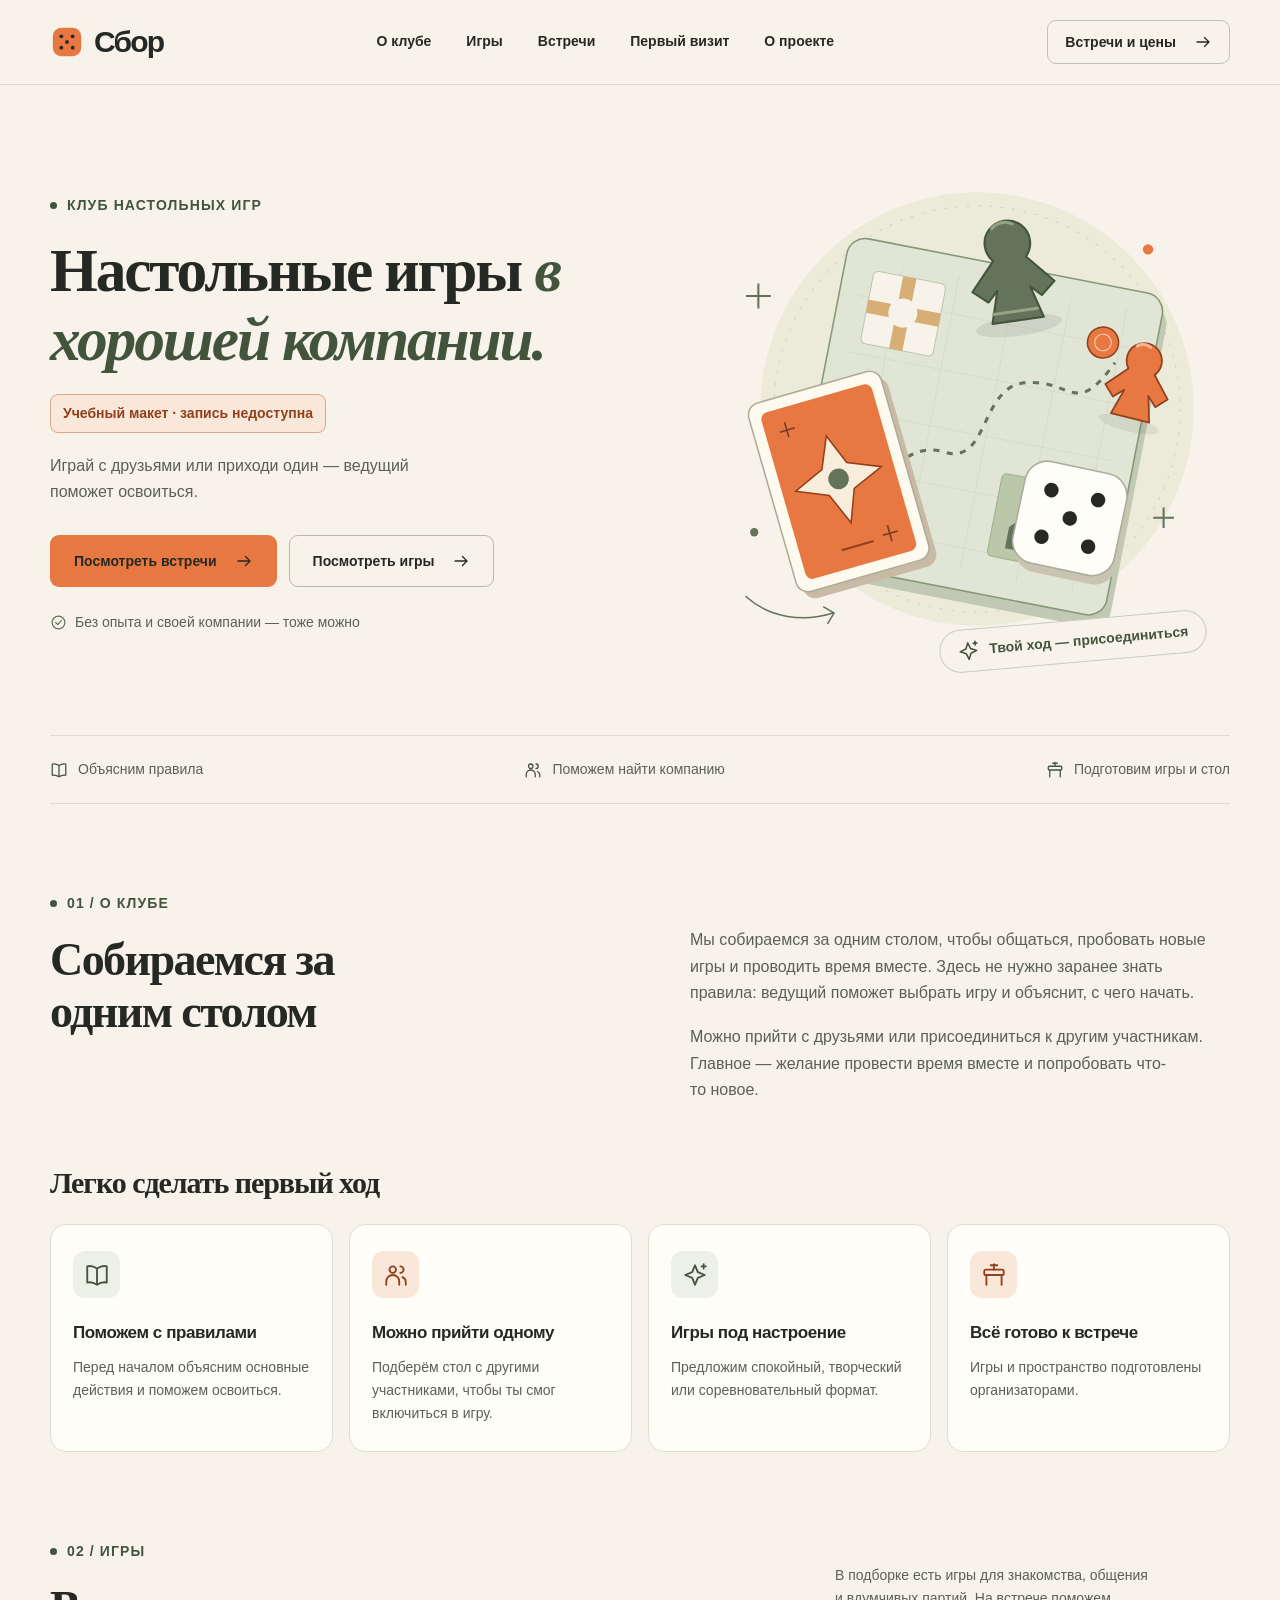
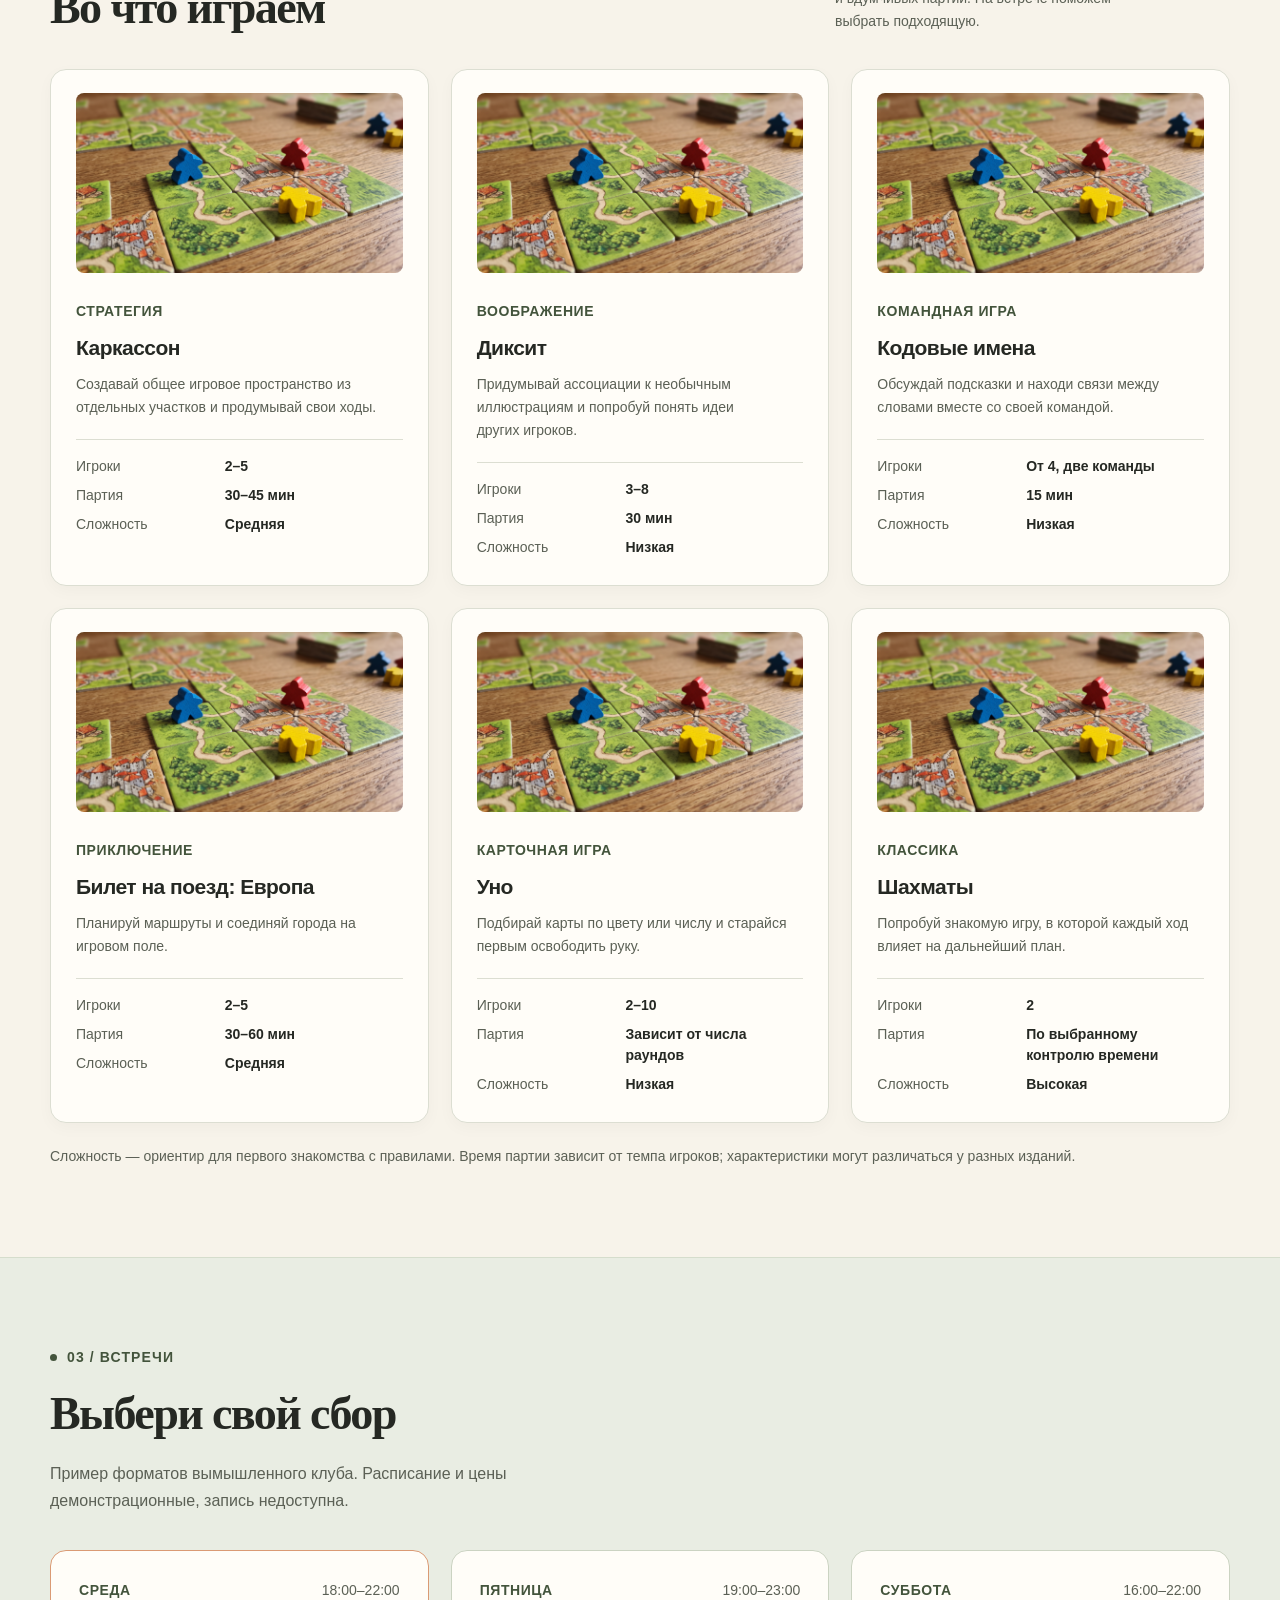
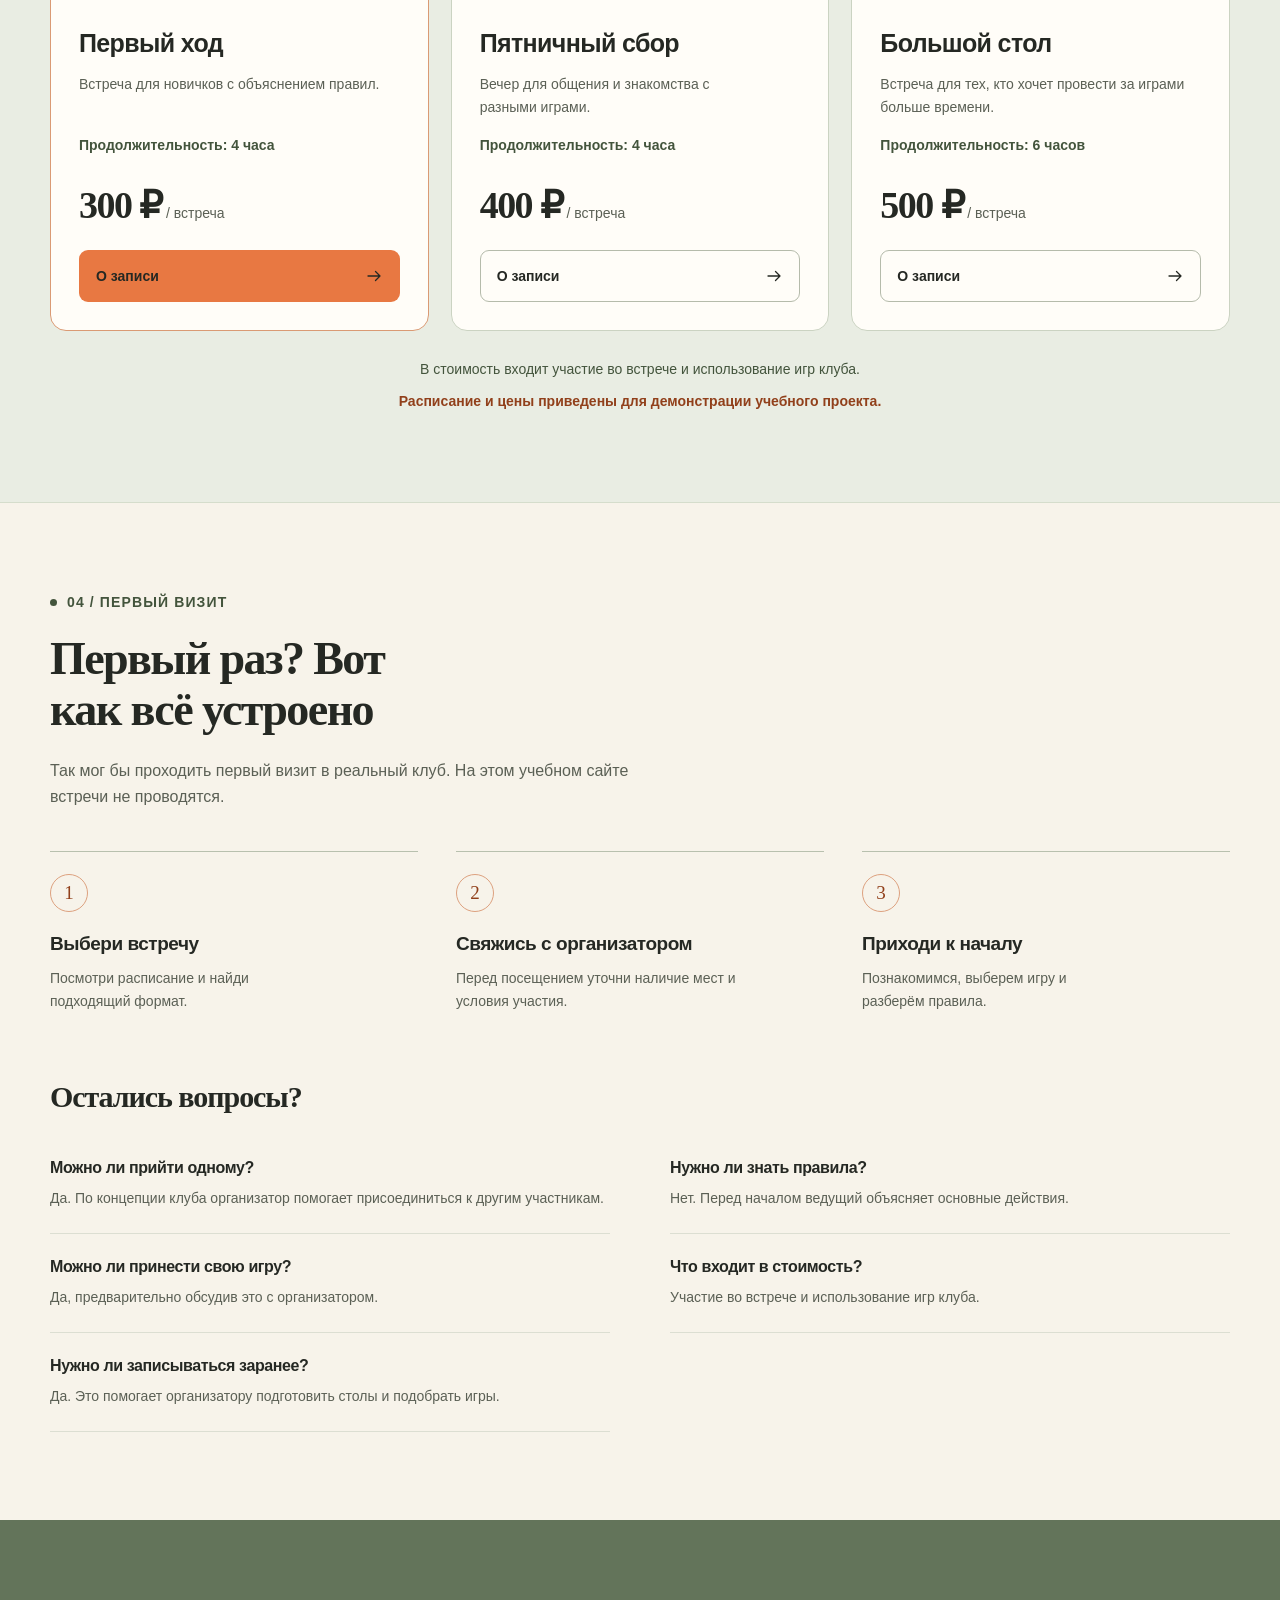
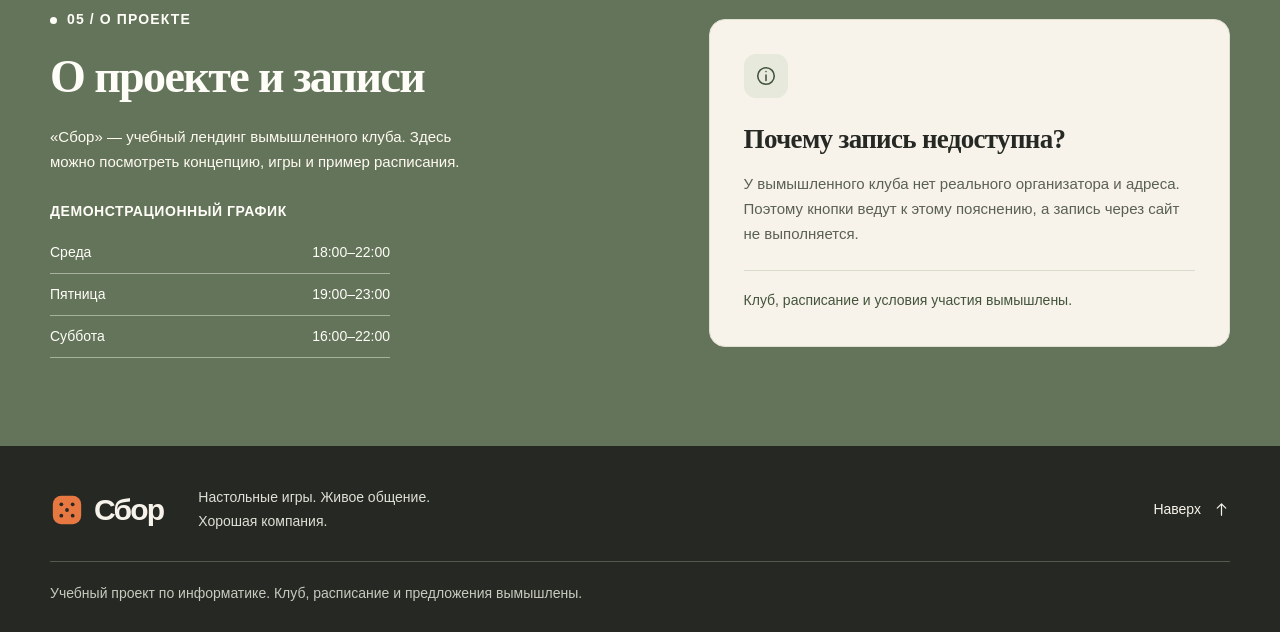
==== commit ae25e3ff: "для ссылки" ====
--- a/index.html
+++ b/index.html
@@ -13,7 +13,7 @@
   <meta property="og:description" content="Игры, игротеки и встречи клуба «Сбор» в Санкт-Петербурге. Учебный макет: клуб вымышленный, запись недоступна.">
   <!-- Макет не индексируется. Canonical, og:url и og:image добавляются после выбора реального адреса публикации. -->
   <title>Клуб настольных игр «Сбор» — игротеки и встречи в Санкт-Петербурге</title>
-  <link rel="stylesheet" href="style.css">
+  <link rel="stylesheet" href="1.2/style.css">
 </head>
 <body>
   <a class="skip-link" href="#top">Перейти к содержимому</a>
@@ -146,7 +146,7 @@
       <div class="game-grid">
         <article class="game-card">
           <div class="game-copy">
-            <img class="game-img" src="carcassonne.jpg" alt="Настольная игра Каркассон">
+            <img class="game-img" src="1.2/carcassonne.jpg" alt="Настольная игра Каркассон">
             <span class="category">Стратегия</span><h3>Каркассон</h3>
             <p>Создавай общее игровое пространство из отдельных участков и продумывай свои ходы.</p>
             <!-- Базовая игра: https://www.zmangames.com/game/carcassonne/ -->
@@ -155,7 +155,7 @@
         </article>
         <article class="game-card">
           <div class="game-copy">
-            <img class="game-img" src="dixit.jpg" alt="Настольная игра Диксит">
+            <img class="game-img" src="1.2/carcassonne.jpg" alt="Настольная игра Диксит">
             <span class="category">Воображение</span><h3>Диксит</h3>
             <p>Придумывай ассоциации к необычным иллюстрациям и попробуй понять идеи других игроков.</p>
             <!-- Современная базовая версия на 8 игроков: https://www.libellud.com/game/dixit/ -->
@@ -164,7 +164,7 @@
         </article>
         <article class="game-card">
           <div class="game-copy">
-            <img class="game-img" src="codenames.jpg" alt="Настольная игра Кодовые имена">
+            <img class="game-img" src="1.2/carcassonne.jpg" alt="Настольная игра Кодовые имена">
             <span class="category">Командная игра</span><h3>Кодовые имена</h3>
             <p>Обсуждай подсказки и находи связи между словами вместе со своей командой.</p>
             <!-- Основной командный режим: https://www.czechgames.com/games/codenames -->
@@ -173,7 +173,7 @@
         </article>
         <article class="game-card">
           <div class="game-copy">
-            <img class="game-img" src="ticket.jpg" alt="Настольная игра Билет на поезд">
+            <img class="game-img" src="1.2/carcassonne.jpg" alt="Настольная игра Билет на поезд">
             <span class="category">Приключение</span><h3>Билет на поезд: Европа</h3>
             <p>Планируй маршруты и соединяй города на игровом поле.</p>
             <!-- Версия Europe: https://www.daysofwonder.com/game/ticket-to-ride-europe/ -->
@@ -182,7 +182,7 @@
         </article>
         <article class="game-card">
 <div class="game-copy">
-            <img class="game-img" src="uno.jpg" alt="Настольная игра Уно">
+            <img class="game-img" src="1.2/carcassonne.jpg" alt="Настольная игра Уно">
             <span class="category">Карточная игра</span><h3>Уно</h3>
             <p>Подбирай карты по цвету или числу и старайся первым освободить руку.</p>
             <!-- Классическая UNO: https://shop.mattel.com/products/uno-card-game-42003 -->
@@ -191,7 +191,7 @@
         </article>
         <article class="game-card">
 <div class="game-copy">
-            <img class="game-img" src="chess.jpg" alt="Настольная игра Шахматы">
+            <img class="game-img" src="1.2/carcassonne.jpg" alt="Настольная игра Шахматы">
             <span class="category">Классика</span><h3>Шахматы</h3>
             <p>Попробуй знакомую игру, в которой каждый ход влияет на дальнейший план.</p>
             <dl class="game-details"><div><dt>Игроки</dt><dd>2</dd></div><div><dt>Партия</dt><dd>По выбранному контролю времени</dd></div><div><dt>Сложность</dt><dd>Высокая</dd></div></dl>
@@ -262,6 +262,6 @@
     </div>
   </footer>
 
-  <script src="main.js"></script>
+  <script src="1.2/main.js"></script>
 </body>
 </html>
--- a/1.2/style.css
+++ b/1.2/style.css
@@ -0,0 +1,300 @@
+/* Палитра, базовая типографика и доступность */
+    :root {
+      --paper: #f7f3ea;
+      --ink: #252823;
+      --muted: #5b6055;
+      --orange: #e87842;
+      --orange-dark: #91401b;
+      --green: #63745a;
+      --green-dark: #43543c;
+      --line: #dcded2;
+      --white: #fffdf8;
+      --radius: 16px;
+      --header-height: 84px;
+    }
+    * { box-sizing: border-box; }
+    html { scroll-behavior: smooth; }
+    body { margin: 0; background: var(--paper); color: var(--ink); font-family: Arial, Helvetica, sans-serif; font-size: 1rem; line-height: 1.65; overflow-wrap: break-word; }
+    button, a { -webkit-tap-highlight-color: transparent; }
+    button { font: inherit; }
+    a { color: inherit; text-decoration: none; }
+    svg { display: block; max-width: 100%; }
+    h1, h2, h3, p { margin: 0; }
+    h1, h2 { font-family: Georgia, "Times New Roman", serif; font-weight: 700; letter-spacing: -.035em; line-height: 1.12; text-wrap: balance; overflow-wrap: anywhere; }
+    h2 { font-size: clamp(32px, 3.6vw, 48px); }
+    h3 { font-size: 21px; line-height: 1.25; letter-spacing: -.025em; }
+    p { text-wrap: pretty; }
+    a:focus-visible, button:focus-visible { outline: 3px solid var(--orange-dark); outline-offset: 5px; }
+    section[id], main[id] { scroll-margin-top: calc(var(--header-height) + 24px); }
+    [tabindex="-1"]:focus-visible { outline: 3px solid var(--orange-dark); outline-offset: -3px; }
+    .hero > *, .about-layout > *, .contact-layout > *, .game-copy, .meeting-card, .visit-steps li { min-width: 0; }
+    .container { width: min(1180px, calc(100% - 80px)); margin-inline: auto; }
+    .section { padding-block: 88px; }
+    .eyebrow { display: flex; align-items: center; gap: 10px; margin-bottom: 19px; color: var(--green-dark); font-size: .875rem; font-weight: 700; letter-spacing: .08em; text-transform: uppercase; }
+    .eyebrow::before { content: ""; width: 7px; height: 7px; background: currentColor; border-radius: 50%; flex-shrink: 0; }
+    .section-intro { max-width: 610px; margin-top: 22px; color: var(--muted); }
+    .icon { width: 22px; height: 22px; flex-shrink: 0; fill: none; stroke: currentColor; stroke-width: 1.7; stroke-linecap: round; stroke-linejoin: round; }
+    .button { display: inline-flex; justify-content: center; align-items: center; gap: 18px; min-height: 52px; padding: 13px 23px; border: 1px solid transparent; border-radius: 9px; font-size: 14px; font-weight: 700; line-height: 1.35; transition: background .18s, transform .18s, border-color .18s; }
+    .button-primary { background: var(--orange); color: var(--ink); }
+    .button-secondary { border-color: #b5bbab; background: transparent; }
+    .button .icon { width: 18px; height: 18px; }
+    .skip-link { position: fixed; top: 12px; left: 12px; z-index: 100; padding: 10px 16px; border-radius: 8px; background: var(--ink); color: var(--white); transform: translateY(-160%); }
+    .skip-link:focus { transform: translateY(0); }
+    .svg-library { position: absolute; width: 0; height: 0; overflow: hidden; }
+
+    /* Закреплённая шапка и мобильное меню */
+    .site-header { position: sticky; top: 0; z-index: 20; border-bottom: 1px solid var(--line); background: var(--paper); }
+    .header-inner { position: relative; display: flex; align-items: center; justify-content: space-between; gap: 24px; min-height: 84px; }
+    .logo { display: inline-flex; align-items: center; gap: 10px; font-size: 30px; font-weight: 800; line-height: 1; letter-spacing: -.06em; }
+    .logo-mark { width: 34px; height: 34px; color: var(--orange); }
+    .navigation { display: flex; align-items: center; gap: 27px; }
+    .navigation a { padding: 14px 4px; font-size: .875rem; font-weight: 700; transition: color .18s; }
+    .navigation a[aria-current="location"] { color: var(--orange-dark); text-decoration: underline; text-decoration-thickness: 2px; text-underline-offset: 6px; }
+    .header-cta { min-height: 44px; padding: 10px 17px; font-size: .875rem; border-color: #bec4b4; }
+    .menu-toggle { display: none; align-items: center; justify-content: center; gap: 8px; min-height: 44px; padding: 9px 12px; border: 1px solid #b5bbab; border-radius: 8px; background: transparent; color: var(--ink); font-size: .875rem; font-weight: 700; cursor: pointer; }
+
+    /* Первый экран: типографика и собственная SVG-композиция */
+    .hero { display: grid; grid-template-columns: 1.13fr 1fr; align-items: center; gap: 32px; padding-top: 70px; padding-bottom: 62px; }
+    .hero h1 { max-width: 660px; font-size: clamp(46px, 4.8vw, 69px); }
+    .hero h1 em { position: relative; color: var(--green-dark); font-weight: inherit; }
+    .demo-notice { width: fit-content; max-width: 100%; margin-top: 20px; padding: 8px 12px; border: 1px solid #d8a889; border-radius: 8px; background: #f9e7d9; color: var(--orange-dark); font-size: .875rem; font-weight: 700; line-height: 1.5; }
+    .hero-description { max-width: 475px; margin-top: 20px; color: var(--muted); font-size: 1rem; }
+    .hero-actions { display: flex; flex-wrap: wrap; gap: 12px; margin-top: 30px; }
+    .hero-note { display: flex; align-items: center; gap: 8px; margin-top: 24px; color: var(--muted); font-size: .875rem; }
+    .hero-note .icon { width: 17px; height: 17px; color: var(--green); }
+    .hero-art { position: relative; min-width: 0; }
+    .hero-art > svg { width: 100%; height: auto; }
+    .art-caption { position: absolute; right: 23px; bottom: 10px; display: flex; align-items: center; gap: 10px; max-width: 100%; padding: 9px 17px; border: 1px solid #c6cdbb; border-radius: 50px; background: var(--paper); color: var(--green-dark); font-size: .875rem; font-weight: 700; transform: rotate(-5deg); }
+    .hero-bottom { display: flex; justify-content: space-between; gap: 24px; margin-block: 0; padding: 22px 0; border-top: 1px solid var(--line); border-bottom: 1px solid var(--line); color: var(--muted); font-size: .875rem; list-style: none; }
+    .hero-bottom li { display: flex; align-items: center; gap: 10px; }
+    .hero-bottom .icon { width: 18px; height: 18px; color: var(--green-dark); }
+
+    /* О клубе и преимущества */
+    .about-layout { display: grid; grid-template-columns: 1fr 1fr; gap: 100px; align-items: start; }
+    .about-layout h2 { max-width: 400px; }
+    .about-copy { padding-top: 35px; color: var(--muted); }
+    .about-copy p + p { margin-top: 18px; }
+    .benefits { margin-top: 62px; }
+    .benefits h2 { font-size: 30px; }
+    .benefit-grid { display: grid; grid-template-columns: repeat(4, minmax(0, 1fr)); gap: 16px; margin-top: 25px; }
+    .benefit-card { padding: 26px 22px; border: 1px solid var(--line); border-radius: var(--radius); background: var(--white); }
+    .benefit-icon { display: flex; align-items: center; justify-content: center; width: 47px; height: 47px; margin-bottom: 24px; border-radius: 12px; background: #edf0e7; color: var(--green-dark); }
+    .benefit-card:nth-child(even) .benefit-icon { background: #f9e7d9; color: var(--orange-dark); }
+    .benefit-icon .icon { width: 26px; height: 26px; }
+    .benefit-card h3 { font-size: 17px; }
+    .benefit-card p { margin-top: 12px; color: var(--muted); font-size: .875rem; }
+
+    /* Игры: карточки с декоративными, а не официальными обложками */
+    .games-section { padding-top: 0; }
+    .section-heading-row { display: flex; justify-content: space-between; align-items: end; gap: 28px; }
+    .section-heading-row .section-intro { max-width: 395px; margin-top: 0; font-size: 14px; }
+    .game-grid { display: grid; grid-template-columns: repeat(3, minmax(0, 1fr)); gap: 22px; margin-top: 36px; }
+    .game-card { display: flex; flex-direction: column; overflow: hidden; border: 1px solid var(--line); border-radius: var(--radius); background: var(--white); box-shadow: 0 5px 16px #25282308; transition: transform .2s ease, box-shadow .2s ease, border-color .2s ease; }
+    .game-art { display: flex; align-items: center; justify-content: center; height: 166px; padding: 9px 20px; background: #e8edde; }
+    .game-art svg { width: 280px; height: 148px; }
+    .game-card:nth-child(2) .game-art { background: #eee7db; }
+    .game-card:nth-child(3) .game-art { background: #f5e1d3; }
+    .game-card:nth-child(4) .game-art { background: #eee7d5; }
+    .game-card:nth-child(5) .game-art { background: #f0e2d9; }
+    .game-card:nth-child(6) .game-art { background: #e5e9de; }
+    .game-copy { flex: 1; padding: 23px 25px 27px; }
+    .game-img { width: 100%; height: 180px; object-fit: cover; border-radius: 8px; margin-bottom: 16px; }
+    .category { display: inline-block; margin-bottom: 12px; color: var(--green-dark); font-size: .875rem; font-weight: 700; letter-spacing: .04em; text-transform: uppercase; }
+    .game-copy p { margin-top: 12px; color: var(--muted); font-size: 14px; }
+    .game-details { display: grid; gap: 8px; margin: 20px 0 0; padding-top: 16px; border-top: 1px solid var(--line); font-size: .875rem; line-height: 1.5; }
+    .game-details > div { display: grid; grid-template-columns: minmax(0, 1fr) minmax(0, 1.3fr); gap: 12px; }
+    .game-details dt { color: var(--muted); }
+    .game-details dd { min-width: 0; margin: 0; font-weight: 700; }
+    .games-note { margin-top: 22px; color: var(--muted); font-size: .875rem; }
+
+    /* Форматы встреч и стоимость */
+    .meetings-section { border-top: 1px solid #d5ddcc; border-bottom: 1px solid #d5ddcc; background: #e9ede3; }
+    .meeting-grid { display: grid; grid-template-columns: repeat(3, minmax(0, 1fr)); gap: 22px; margin-top: 36px; }
+    .meeting-card { display: flex; flex-direction: column; padding: 28px; border: 1px solid #cbd3c2; border-radius: var(--radius); background: var(--white); }
+    .meeting-card:first-child { border-color: #da9a74; }
+    .meeting-top { display: flex; flex-wrap: wrap; align-items: center; justify-content: space-between; gap: 8px 12px; margin-bottom: 26px; }
+    .meeting-day { color: var(--green-dark); font-size: .875rem; font-weight: 700; letter-spacing: .04em; text-transform: uppercase; }
+    .meeting-time { color: var(--muted); font-size: .875rem; font-variant-numeric: tabular-nums; }
+    .meeting-card h3 { font-size: 25px; }
+    .meeting-card p { flex: 1; margin-top: 14px; color: var(--muted); font-size: 14px; }
+    .meeting-duration { display: block; margin-top: 14px; color: var(--green-dark); font-size: .875rem; font-weight: 700; }
+    .meeting-price { margin-top: 28px; margin-bottom: 24px; font-family: Georgia, "Times New Roman", serif; font-size: 38px; font-weight: 700; line-height: 1.1; letter-spacing: -.04em; }
+    .meeting-price span { margin-left: 4px; color: var(--muted); font-family: Arial, Helvetica, sans-serif; font-size: .875rem; font-weight: 400; letter-spacing: 0; }
+    .meeting-card .button { width: 100%; justify-content: space-between; gap: 10px; padding-inline: 16px; }
+    .meeting-notes { display: flex; flex-direction: column; align-items: center; gap: 9px; margin-top: 27px; text-align: center; }
+    .meeting-notes p { color: var(--green-dark); font-size: .875rem; }
+    .meeting-notes .demo-note { color: var(--orange-dark); font-size: .875rem; font-weight: 700; }
+
+    /* Первый визит и открытые ответы на вопросы */
+    .visit-section h2 { max-width: 650px; }
+    .visit-steps { display: grid; grid-template-columns: repeat(3, minmax(0, 1fr)); gap: 38px; margin: 40px 0 0; padding: 0; list-style: none; }
+    .visit-steps li { padding-top: 22px; border-top: 1px solid #b8c0ae; }
+    .step-number { display: inline-flex; align-items: center; justify-content: center; width: 38px; height: 38px; margin-bottom: 20px; border: 1px solid #dda17f; border-radius: 50%; color: var(--orange-dark); font-family: Georgia, "Times New Roman", serif; font-size: 19px; }
+    .visit-steps h3 { font-size: 19px; }
+    .visit-steps p { max-width: 295px; margin-top: 12px; color: var(--muted); font-size: 14px; }
+    .faq { margin-top: 66px; }
+    .faq h2 { font-size: 30px; }
+    .faq-grid { display: grid; grid-template-columns: 1fr 1fr; gap: 0 60px; margin-top: 22px; }
+    .faq-item { padding: 23px 0; border-bottom: 1px solid var(--line); }
+    .faq-item h3 { font-size: 16px; }
+    .faq-item p { margin-top: 9px; color: var(--muted); font-size: 14px; }
+
+    /* Контакты учебного проекта и подвал */
+    .contacts-section { background: var(--green); color: var(--white); }
+    .contact-layout { display: grid; grid-template-columns: 1.1fr 1fr; gap: 85px; align-items: center; }
+    .contacts-section .eyebrow { color: var(--white); }
+    .contact-description { max-width: 420px; margin-top: 23px; color: #fffaf0; font-size: 15px; }
+    .schedule { margin-top: 28px; }
+    .schedule h3 { margin-bottom: 12px; color: var(--white); font-size: .875rem; letter-spacing: .04em; text-transform: uppercase; }
+    .schedule dl { max-width: 340px; margin: 0; font-size: 14px; }
+    .schedule-row { display: flex; flex-wrap: wrap; justify-content: space-between; gap: 8px 20px; padding-block: 9px; border-bottom: 1px solid #a5b19c; }
+    .schedule dd { margin: 0; font-variant-numeric: tabular-nums; }
+    .contact-note { position: relative; padding: 34px; border: 1px solid #e0e0d1; border-radius: var(--radius); background: var(--paper); color: var(--ink); }
+    .contact-note .note-icon { display: flex; align-items: center; justify-content: center; width: 44px; height: 44px; margin-bottom: 25px; border-radius: 12px; background: #e6e9dc; color: var(--green-dark); }
+    .contact-note h3 { font-family: Georgia, "Times New Roman", serif; font-size: 27px; }
+    .contact-note p { margin-top: 15px; color: var(--muted); font-size: 15px; }
+    .contact-note .note-bottom { margin-top: 24px; padding-top: 18px; border-top: 1px solid #d7dccd; color: var(--green-dark); font-size: .875rem; }
+    .site-footer { padding-block: 40px 27px; background: var(--ink); color: var(--paper); }
+    .footer-top { display: flex; justify-content: space-between; align-items: center; gap: 30px; }
+    .footer-brand { display: flex; align-items: center; gap: 35px; }
+    .footer-brand p { color: #dedfd5; font-size: .875rem; }
+    .back-top { display: inline-flex; align-items: center; gap: 12px; min-height: 44px; font-size: .875rem; }
+    .back-top .icon { transform: rotate(-90deg); width: 17px; height: 17px; }
+    .footer-bottom { margin-top: 28px; padding-top: 20px; border-top: 1px solid #53574c; color: #c7cabe; font-size: .875rem; }
+    .site-footer a:focus-visible, .contacts-section:focus-visible, .contacts-section a:focus-visible { outline-color: #fff2d4; }
+
+    @media (hover: hover) {
+      .game-card:hover { transform: translateY(-4px); border-color: #c3cbb8; box-shadow: 0 12px 28px #25282312; }
+      .game-card:focus-within { border-color: var(--green); box-shadow: 0 0 0 3px #63745a22; }
+      .button-primary:hover { background: #ef8d5b; transform: translateY(-2px); }
+      .button-secondary:hover { background: #e9ede2; border-color: var(--green); transform: translateY(-2px); }
+      .navigation a:hover { color: var(--orange-dark); }
+      .back-top:hover { color: #f4a778; }
+    }
+    @media (max-width: 1050px) {
+      .container { width: calc(100% - 56px); }
+      .navigation { gap: 19px; }
+      .header-cta { display: none; }
+      .hero { gap: 10px; padding-top: 50px; }
+      .hero h1 { font-size: clamp(43px, 5.4vw, 58px); }
+      .hero-actions { gap: 9px; }
+      .hero-actions .button { padding-inline: 18px; gap: 10px; }
+      .about-layout { gap: 55px; }
+      .benefit-grid { grid-template-columns: repeat(2, minmax(0, 1fr)); }
+      .benefit-card { display: grid; grid-template-columns: 46px 1fr; align-items: start; gap: 0 20px; }
+      .benefit-icon { grid-row: span 2; margin: 0; }
+      .benefit-card p { grid-column: 2; }
+      .game-copy { padding-inline: 20px; }
+      .meeting-card { padding: 23px; }
+      .meeting-card h3 { font-size: 22px; }
+      .contact-layout { gap: 45px; }
+    }
+    @media (max-width: 760px) {
+      .container { width: calc(100% - 40px); }
+      .section { padding-block: 64px; }
+      :root { --header-height: 72px; }
+      .site-header { position: static; }
+      .js .site-header { position: sticky; }
+      .header-inner { flex-wrap: wrap; gap: 0; min-height: 72px; padding-block: 18px; }
+      .logo { font-size: 27px; }
+      .logo-mark { width: 30px; height: 30px; }
+      .navigation { flex-basis: 100%; display: grid; grid-template-columns: repeat(2, minmax(0, 1fr)); gap: 0 12px; margin-top: 12px; }
+      .navigation a { min-height: 44px; padding: 10px 4px; font-size: .875rem; }
+      .js .header-inner { flex-wrap: nowrap; padding-block: 12px; }
+      .js .menu-toggle { display: inline-flex; }
+      .js .navigation { position: absolute; top: 100%; left: -20px; right: -20px; display: none; gap: 0; max-height: calc(100vh - var(--header-height)); max-height: calc(100dvh - var(--header-height)); margin-top: 0; padding: 10px 20px 18px; overflow-y: auto; overscroll-behavior: contain; border-bottom: 1px solid var(--line); background: var(--paper); box-shadow: 0 10px 16px #2528230a; }
+      .js .navigation.is-open { display: flex; flex-direction: column; align-items: stretch; }
+      .js .navigation a { min-height: 44px; padding: 11px 12px; border-radius: 6px; font-size: 14px; }
+      .hero { grid-template-columns: 1fr; gap: 22px; padding-top: 28px; padding-bottom: 33px; }
+      .hero .eyebrow { margin-bottom: 12px; }
+      .hero h1 { max-width: 600px; font-size: clamp(32px, 7vw, 50px); }
+      .demo-notice { margin-top: 12px; }
+      .hero-description { max-width: 550px; margin-top: 14px; }
+      .hero-actions { margin-top: 18px; }
+      .hero-note { margin-top: 20px; }
+      .hero-art { width: min(450px, 100%); margin: 0 auto; }
+      .art-caption { bottom: 5px; }
+      .hero-bottom { justify-content: center; flex-wrap: wrap; gap: 12px 22px; padding-block: 19px; }
+      .about-layout { grid-template-columns: 1fr; gap: 23px; }
+      .about-layout h2 { max-width: 550px; }
+      .about-copy { max-width: 620px; padding-top: 0; }
+      .benefits { margin-top: 40px; }
+      .benefit-card { display: block; padding: 23px; }
+      .benefit-icon { margin-bottom: 19px; }
+      .section-heading-row { display: block; }
+      .section-heading-row .section-intro { max-width: 580px; margin-top: 20px; }
+      .games-section { padding-top: 0; }
+      .game-grid { grid-template-columns: repeat(2, minmax(0, 1fr)); gap: 16px; margin-top: 28px; }
+      .game-art { height: 150px; padding-inline: 10px; }
+      .game-art svg { height: 135px; }
+      .game-copy { padding: 20px; }
+      .meeting-grid { grid-template-columns: 1fr; gap: 17px; margin-top: 28px; }
+      .meeting-card { display: grid; grid-template-columns: 1fr auto; gap: 0 20px; padding: 26px; }
+      .meeting-top { grid-column: 1 / -1; margin-bottom: 20px; }
+      .meeting-card h3 { grid-column: 1; font-size: 25px; }
+      .meeting-card p { grid-column: 1; max-width: 380px; margin-top: 11px; }
+      .meeting-price { grid-column: 2; grid-row: 2 / 4; align-self: center; margin: 0; font-size: 33px; }
+      .meeting-price span { display: block; margin: 5px 0 0; font-size: .875rem; }
+      .meeting-duration { grid-column: 1; }
+      .meeting-card .button { grid-column: 1 / -1; margin-top: 22px; }
+      .visit-steps { grid-template-columns: 1fr; gap: 24px; margin-top: 30px; }
+      .visit-steps li { display: grid; grid-template-columns: 38px minmax(0, 1fr); gap: 0 17px; padding-top: 22px; }
+      .step-number { grid-row: span 2; margin: 0; }
+      .visit-steps h3 { align-self: center; font-size: 18px; }
+      .visit-steps p { grid-column: 2; max-width: none; font-size: .875rem; }
+      .faq-grid { gap: 0 30px; }
+      .contact-layout { grid-template-columns: 1fr; gap: 35px; }
+      .contact-description { max-width: 540px; }
+      .contact-note { max-width: 600px; }
+      .footer-brand { display: block; }
+      .footer-brand p { margin-top: 17px; max-width: 260px; }
+    }
+    @media (max-width: 600px) {
+      .benefit-grid, .game-grid, .faq-grid { grid-template-columns: 1fr; }
+    }
+    @media (max-width: 460px) {
+      .container { width: calc(100% - 36px); }
+      .hero { padding-top: 24px; }
+      .hero h1 { font-size: clamp(32px, 8vw, 37px); }
+      .hero-description { font-size: 1rem; }
+      .hero-actions { display: grid; grid-template-columns: 1fr; }
+      .hero-actions .button { justify-content: space-between; }
+      .hero-note { font-size: .875rem; }
+      .hero-art { margin-top: 4px; }
+      .art-caption { position: static; justify-content: center; width: fit-content; margin: 0 auto; padding: 7px 12px; font-size: .875rem; transform: none; }
+      .hero-bottom { flex-direction: column; align-items: start; gap: 10px; }
+      .benefit-grid, .game-grid, .visit-steps, .faq-grid { grid-template-columns: 1fr; }
+      .benefit-card { display: grid; grid-template-columns: 46px 1fr; gap: 0 17px; padding: 22px; }
+      .benefit-icon { grid-row: span 2; margin: 0; }
+      .benefit-card p { grid-column: 2; }
+      .game-grid { gap: 20px; }
+      .game-art { height: 170px; }
+      .game-art svg { height: 150px; }
+      .game-copy { padding: 23px; }
+      .meeting-card { grid-template-columns: 1fr; padding: 25px; }
+      .meeting-card h3, .meeting-card p, .meeting-duration, .meeting-price, .meeting-card .button { grid-column: 1; }
+      .meeting-price { grid-row: auto; margin-top: 22px; }
+      .meeting-price span { display: inline; margin-left: 5px; }
+      .meeting-notes { align-items: start; text-align: left; }
+      .visit-steps { gap: 24px; margin-top: 30px; }
+      .visit-steps li { display: grid; grid-template-columns: 38px 1fr; gap: 0 17px; padding-top: 22px; }
+      .step-number { grid-row: span 2; margin: 0; }
+      .visit-steps h3 { align-self: center; font-size: 18px; }
+      .visit-steps p { grid-column: 2; max-width: none; font-size: 14px; }
+      .faq { margin-top: 45px; }
+      .contact-note { padding: 27px; }
+      .footer-top { align-items: start; gap: 18px; }
+      .footer-brand p { max-width: 200px; }
+      .back-top { white-space: nowrap; font-size: .875rem; }
+      .js .navigation { left: -18px; right: -18px; padding-inline: 18px; }
+    }
+    @media (max-width: 359px) {
+      .hero h1 { font-size: 32px; }
+      .benefit-card { display: block; }
+      .benefit-icon { margin-bottom: 15px; }
+      .footer-top { flex-direction: column; }
+    }
+    @media (prefers-reduced-motion: reduce) {
+      html { scroll-behavior: auto; }
+      *, *::before, *::after { transition: none !important; animation: none !important; }
+    }
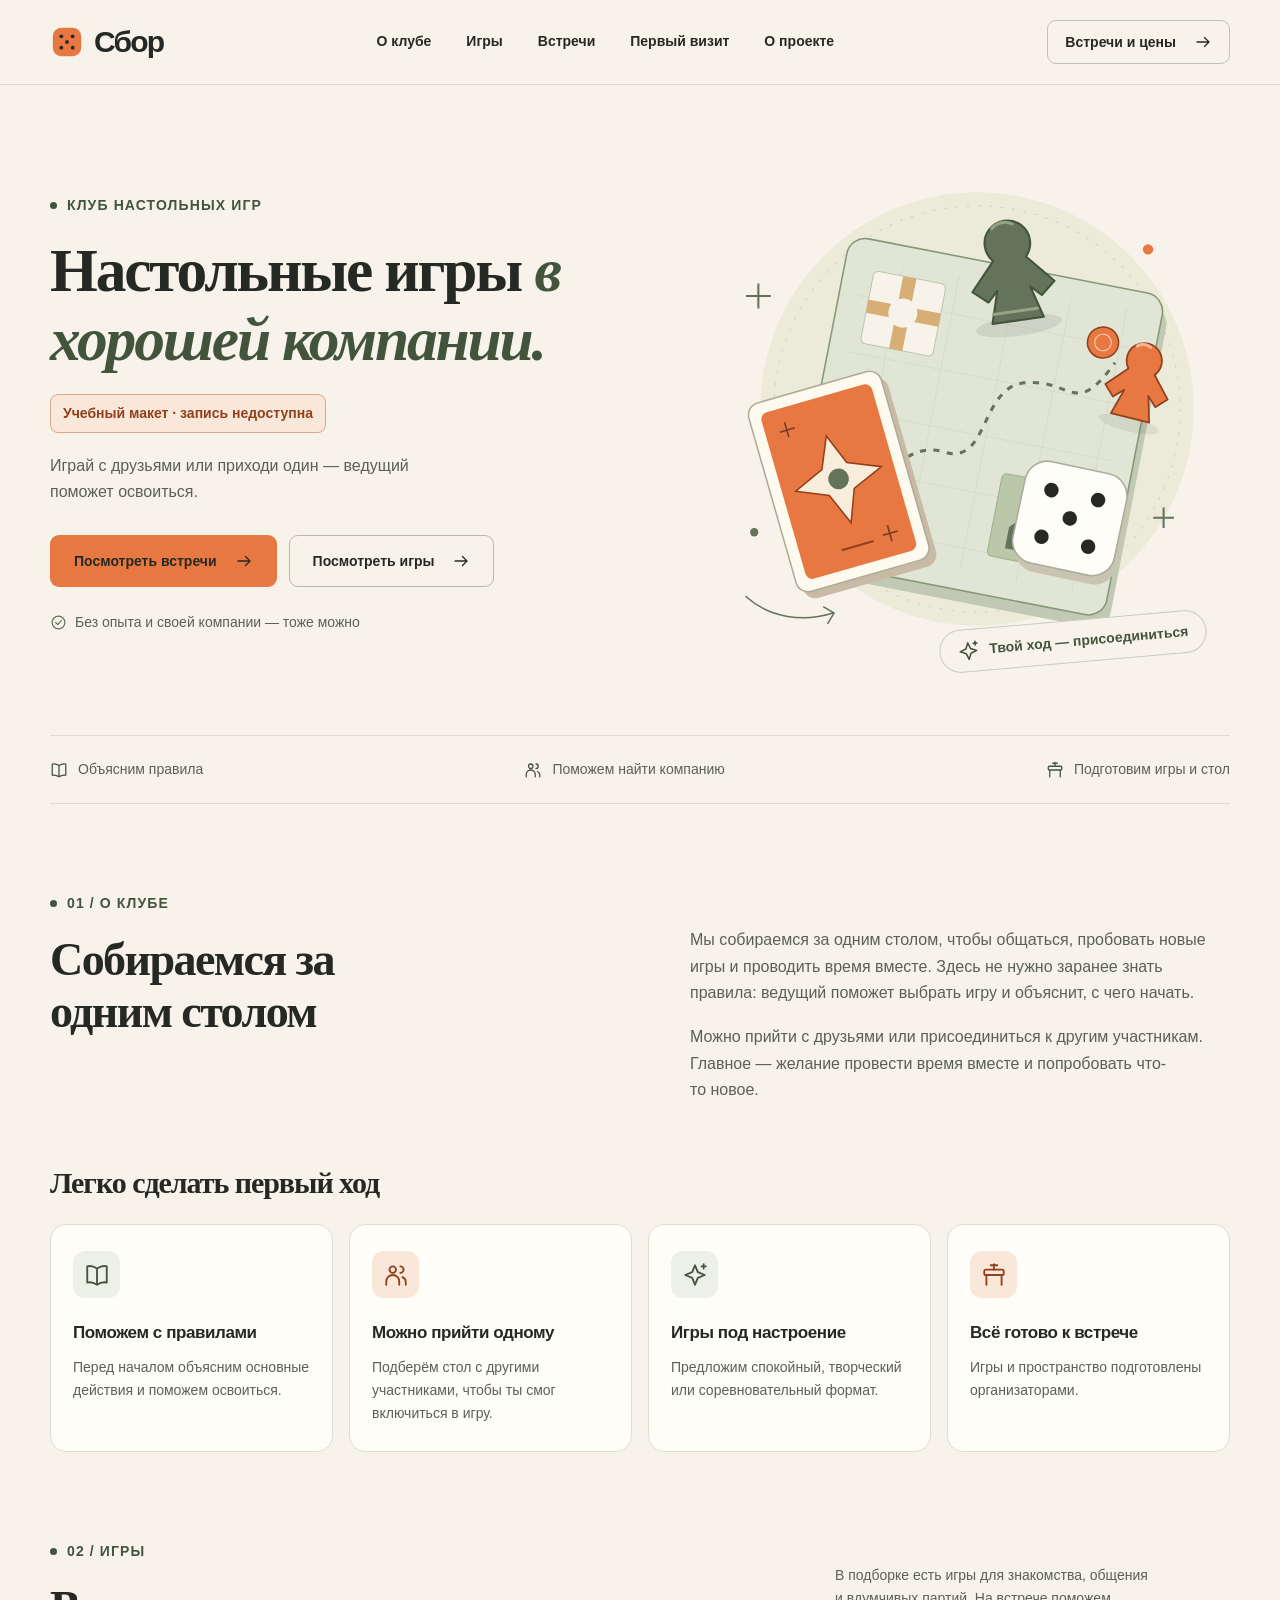
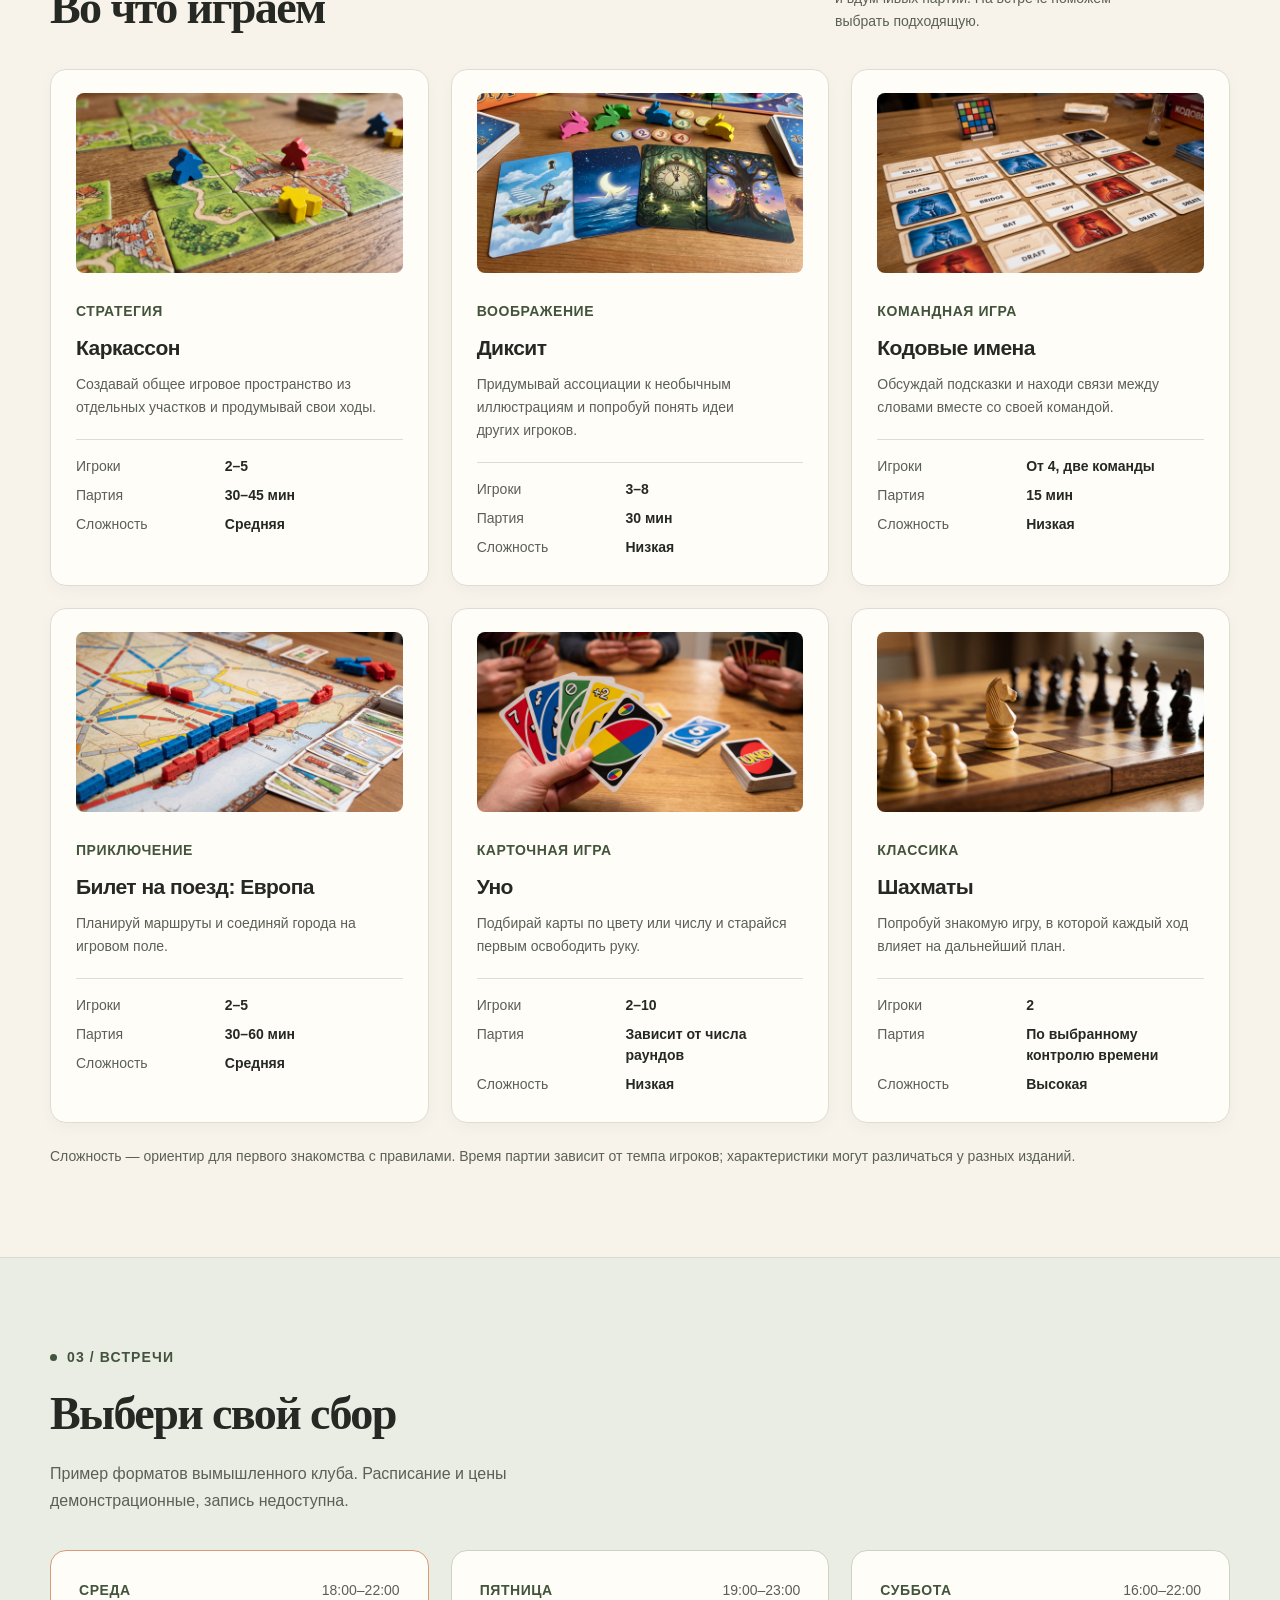
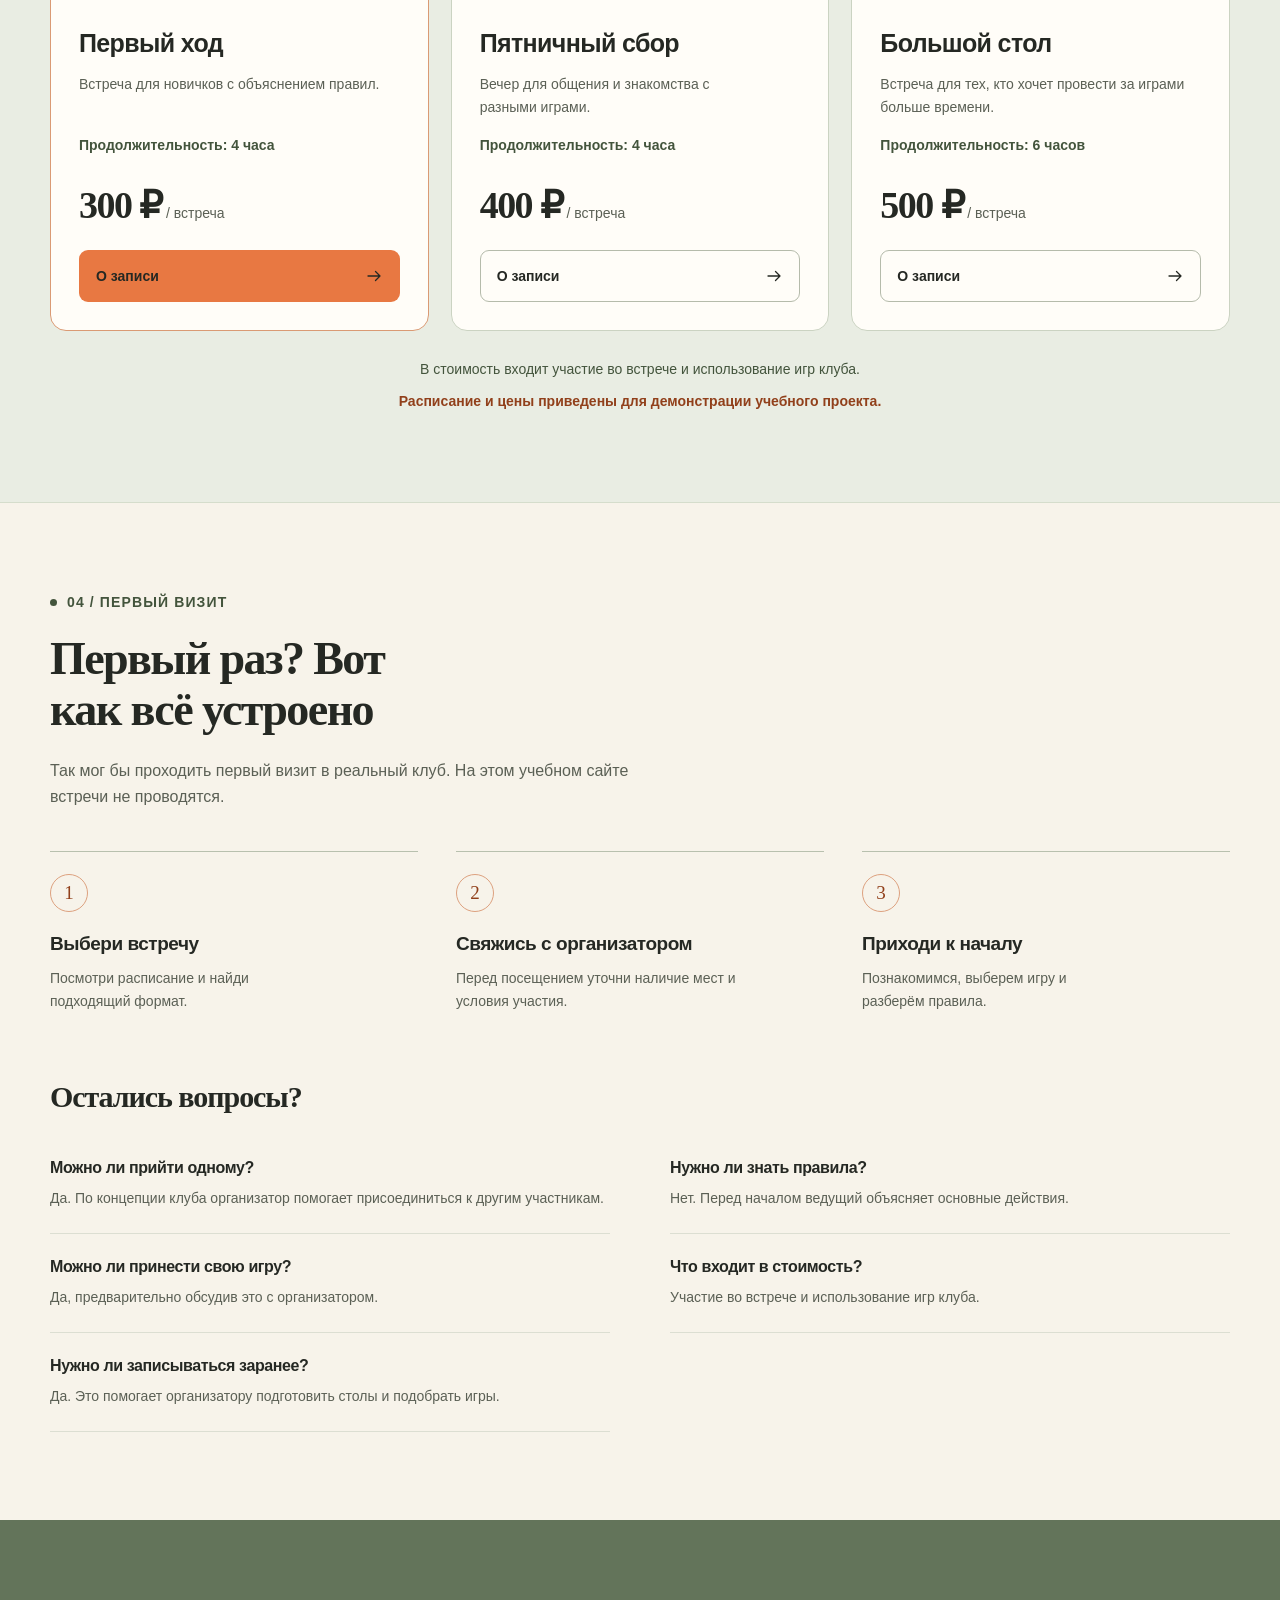
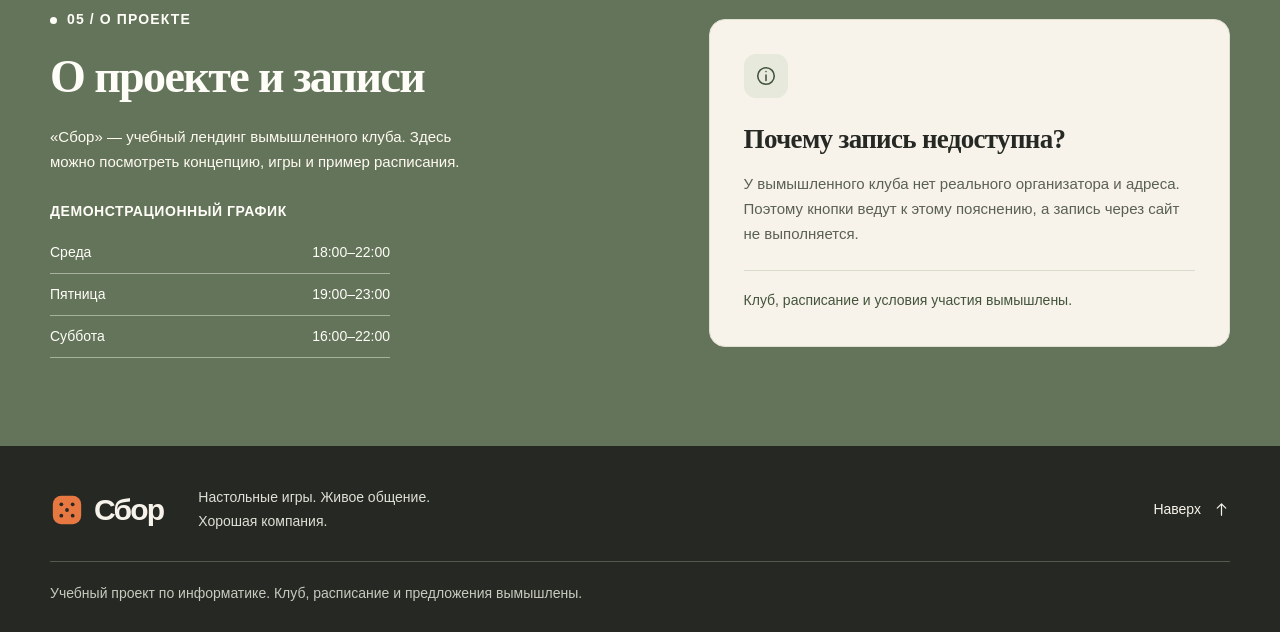
==== commit 169c6771: "исправление фотографий" ====
--- a/index.html
+++ b/index.html
@@ -155,7 +155,7 @@
         </article>
         <article class="game-card">
           <div class="game-copy">
-            <img class="game-img" src="1.2/carcassonne.jpg" alt="Настольная игра Диксит">
+            <img class="game-img" src="1.2/dixit.jpg" alt="Настольная игра Диксит">
             <span class="category">Воображение</span><h3>Диксит</h3>
             <p>Придумывай ассоциации к необычным иллюстрациям и попробуй понять идеи других игроков.</p>
             <!-- Современная базовая версия на 8 игроков: https://www.libellud.com/game/dixit/ -->
@@ -164,7 +164,7 @@
         </article>
         <article class="game-card">
           <div class="game-copy">
-            <img class="game-img" src="1.2/carcassonne.jpg" alt="Настольная игра Кодовые имена">
+            <img class="game-img" src="1.2/codenames.jpg" alt="Настольная игра Кодовые имена">
             <span class="category">Командная игра</span><h3>Кодовые имена</h3>
             <p>Обсуждай подсказки и находи связи между словами вместе со своей командой.</p>
             <!-- Основной командный режим: https://www.czechgames.com/games/codenames -->
@@ -173,7 +173,7 @@
         </article>
         <article class="game-card">
           <div class="game-copy">
-            <img class="game-img" src="1.2/carcassonne.jpg" alt="Настольная игра Билет на поезд">
+            <img class="game-img" src="1.2/ticket.jpg" alt="Настольная игра Билет на поезд">
             <span class="category">Приключение</span><h3>Билет на поезд: Европа</h3>
             <p>Планируй маршруты и соединяй города на игровом поле.</p>
             <!-- Версия Europe: https://www.daysofwonder.com/game/ticket-to-ride-europe/ -->
@@ -182,7 +182,7 @@
         </article>
         <article class="game-card">
 <div class="game-copy">
-            <img class="game-img" src="1.2/carcassonne.jpg" alt="Настольная игра Уно">
+            <img class="game-img" src="1.2/uno.jpg" alt="Настольная игра Уно">
             <span class="category">Карточная игра</span><h3>Уно</h3>
             <p>Подбирай карты по цвету или числу и старайся первым освободить руку.</p>
             <!-- Классическая UNO: https://shop.mattel.com/products/uno-card-game-42003 -->
@@ -191,7 +191,7 @@
         </article>
         <article class="game-card">
 <div class="game-copy">
-            <img class="game-img" src="1.2/carcassonne.jpg" alt="Настольная игра Шахматы">
+            <img class="game-img" src="1.2/chess.jpg" alt="Настольная игра Шахматы">
             <span class="category">Классика</span><h3>Шахматы</h3>
             <p>Попробуй знакомую игру, в которой каждый ход влияет на дальнейший план.</p>
             <dl class="game-details"><div><dt>Игроки</dt><dd>2</dd></div><div><dt>Партия</dt><dd>По выбранному контролю времени</dd></div><div><dt>Сложность</dt><dd>Высокая</dd></div></dl>
